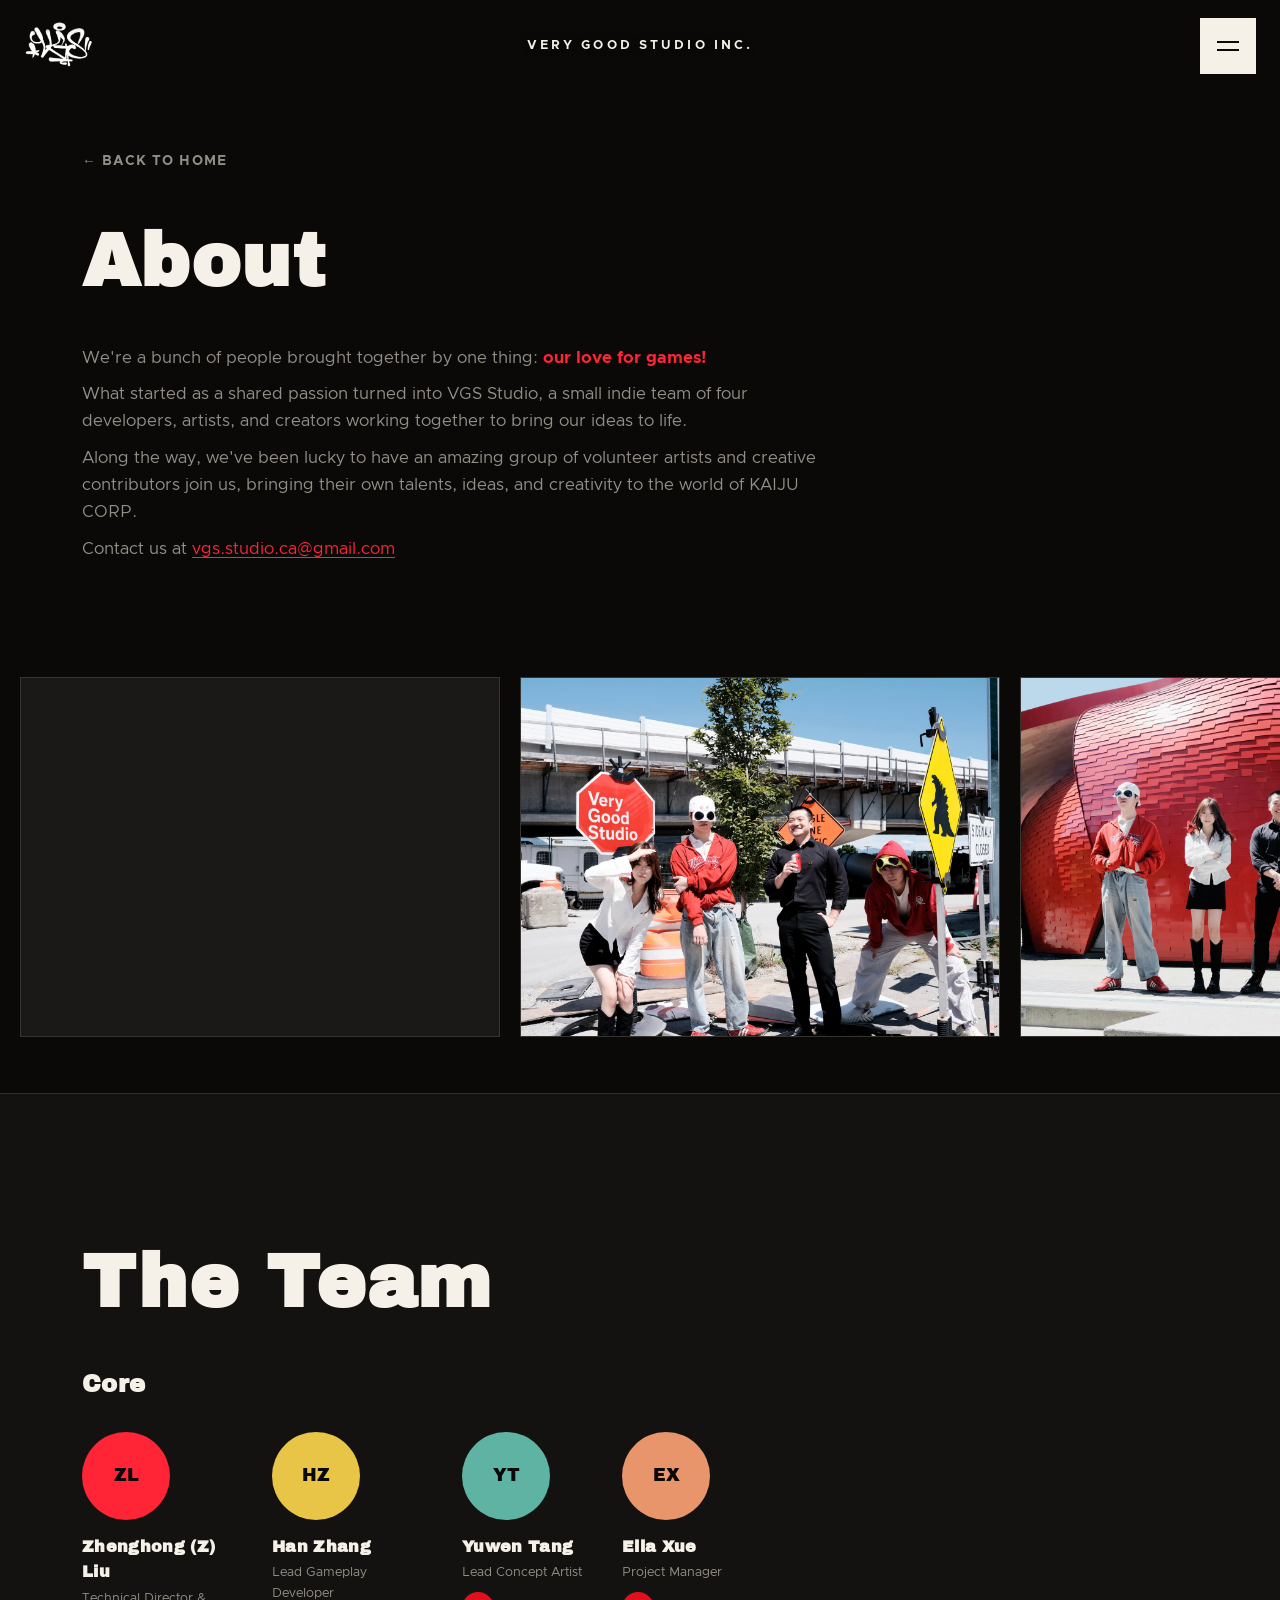
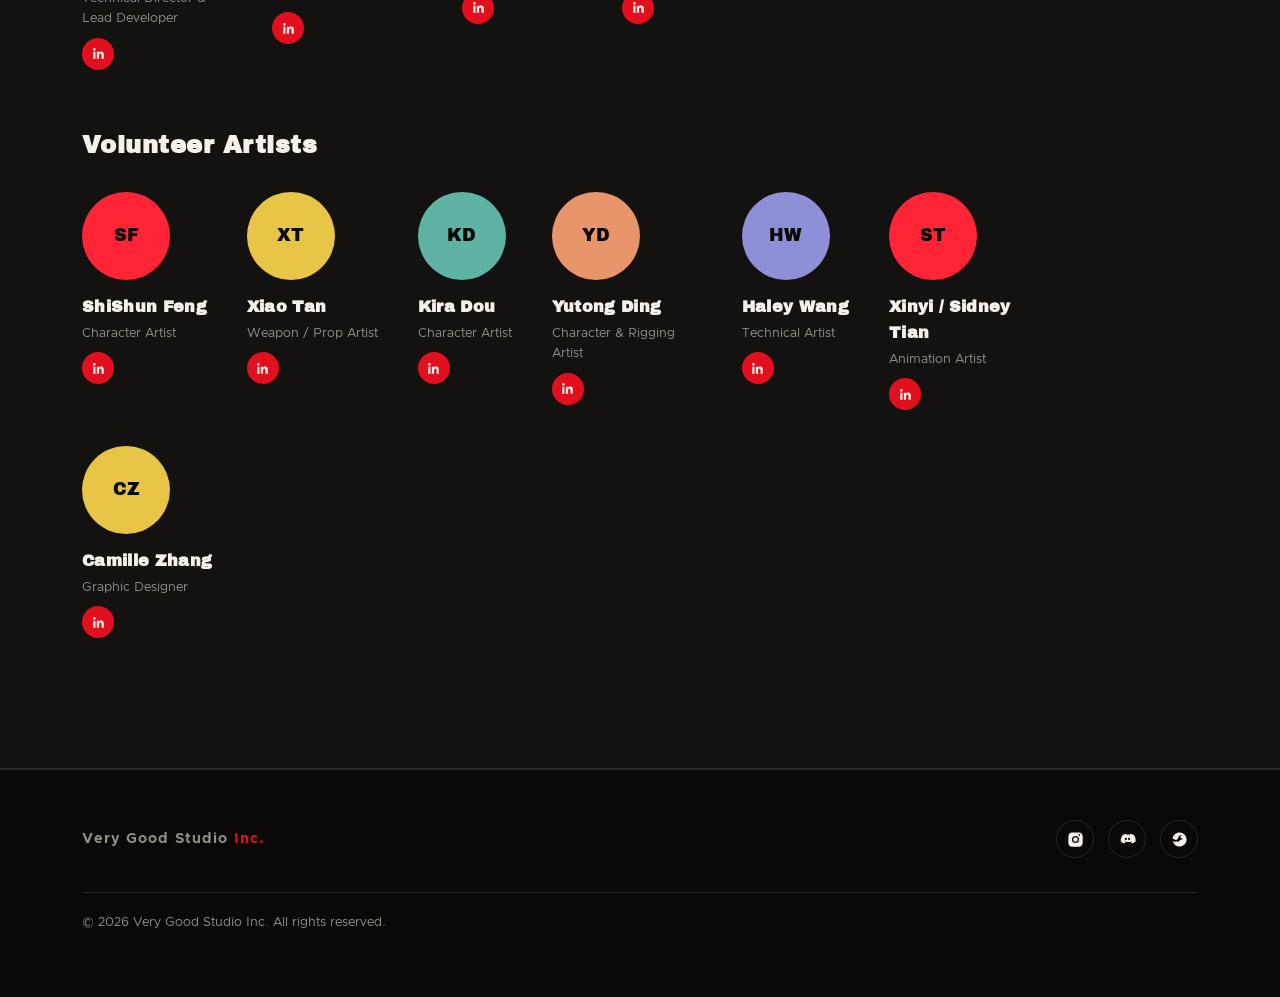
==== about.html @ d81fa40e "Highlight "our love for games!" in the About copy Wrap the phrase in a .text-highlight span (bold re" ====
<!DOCTYPE html>
<html lang="en">
<head>
<meta charset="UTF-8">
<meta name="viewport" content="width=device-width, initial-scale=1.0">
<title>About — Very Good Studio Inc.</title>
<meta name="description" content="Very Good Studio Inc. is an independent game studio building monster-scale action games, including KAIJU CORP.">
<link rel="preconnect" href="https://fonts.googleapis.com">
<link rel="preconnect" href="https://fonts.gstatic.com" crossorigin>
<link href="https://fonts.googleapis.com/css2?family=Anton&family=Archivo+Black&family=Permanent+Marker&display=swap" rel="stylesheet">
<link rel="stylesheet" href="css/style.css">
</head>
<body>

<div class="scroll-progress"></div>

<header class="topbar">
  <a href="index.html" class="topbar-logo"><img src="assets/img/IMG_9936(1).PNG" alt="Very Good Studio Inc."><span class="topbar-logo-fallback">VG</span></a>
  <span class="topbar-mark">VERY GOOD STUDIO INC.</span>
  <button class="topbar-menu-btn" aria-label="Open menu" aria-expanded="false">
    <span></span><span></span>
  </button>
</header>

<div class="menu-overlay">
  <div class="menu-overlay-visual">
    <video autoplay muted loop playsinline>
      <source src="assets/video/playtest.webm" type="video/webm">
      <source src="assets/video/playtest.mp4" type="video/mp4">
    </video>
  </div>
  <div class="menu-overlay-panel">
    <button class="menu-close" aria-label="Close menu">&times;</button>
    <nav class="menu-list">
      <a href="index.html" data-page="index.html"><span>Home</span><span class="num">01</span></a>
      <a href="game.html" data-page="game.html"><span>KAIJU CORP</span><span class="num">02</span></a>
      <a href="about.html" data-page="about.html"><span>About</span><span class="num">03</span></a>
    </nav>
    <div class="menu-social footer-social">
      <a href="https://instagram.com/vgstudio" target="_blank" rel="noopener" aria-label="Instagram">
        <svg viewBox="0 0 24 24"><path d="M12 2c2.7 0 3 .01 4.12.06 1.11.05 1.87.23 2.53.49.68.27 1.26.62 1.83 1.19.57.57.92 1.15 1.19 1.83.26.66.44 1.42.49 2.53.05 1.12.06 1.42.06 4.12s-.01 3-.06 4.12c-.05 1.11-.23 1.87-.49 2.53a5.06 5.06 0 0 1-1.19 1.83 5.06 5.06 0 0 1-1.83 1.19c-.66.26-1.42.44-2.53.49-1.12.05-1.42.06-4.12.06s-3-.01-4.12-.06c-1.11-.05-1.87-.23-2.53-.49a5.06 5.06 0 0 1-1.83-1.19 5.06 5.06 0 0 1-1.19-1.83c-.26-.66-.44-1.42-.49-2.53C2.01 15 2 14.7 2 12s.01-3 .06-4.12c.05-1.11.23-1.87.49-2.53.27-.68.62-1.26 1.19-1.83A5.06 5.06 0 0 1 5.57 2.55c.66-.26 1.42-.44 2.53-.49C9.22 2.01 9.52 2 12 2zm0 5a5 5 0 1 0 0 10 5 5 0 0 0 0-10zm0 8.2a3.2 3.2 0 1 1 0-6.4 3.2 3.2 0 0 1 0 6.4zm5.4-8.4a1.2 1.2 0 1 0 0-2.4 1.2 1.2 0 0 0 0 2.4z"/></svg>
      </a>
      <a href="https://discord.gg/vgstudio" target="_blank" rel="noopener" aria-label="Discord">
        <svg viewBox="0 0 24 24"><path d="M20.32 5.36A17.6 17.6 0 0 0 15.9 4c-.2.36-.42.84-.58 1.22a16.3 16.3 0 0 0-4.65 0A9.9 9.9 0 0 0 10.1 4a17.6 17.6 0 0 0-4.42 1.36C2.9 8.6 2.2 11.75 2.5 14.86a17.7 17.7 0 0 0 5.4 2.74c.44-.6.83-1.24 1.16-1.92-.64-.24-1.24-.54-1.82-.9.15-.11.3-.23.44-.35a12.6 12.6 0 0 0 10.65 0c.14.12.29.24.44.35-.58.36-1.18.66-1.82.9.33.68.72 1.32 1.16 1.92a17.6 17.6 0 0 0 5.4-2.74c.36-3.6-.56-6.72-2.79-9.5zM9.7 12.9c-.78 0-1.42-.73-1.42-1.63 0-.9.62-1.63 1.42-1.63.8 0 1.44.74 1.42 1.63 0 .9-.62 1.63-1.42 1.63zm4.6 0c-.78 0-1.42-.73-1.42-1.63 0-.9.62-1.63 1.42-1.63.8 0 1.44.74 1.42 1.63 0 .9-.62 1.63-1.42 1.63z"/></svg>
      </a>
      <a href="https://store.steampowered.com/app/5256090/Kaiju_Corp/" target="_blank" rel="noopener" aria-label="Steam">
        <svg viewBox="0 0 24 24"><path d="M12 2C6.95 2 2.8 5.83 2.14 10.74l4.62 1.91a2.7 2.7 0 0 1 1.5-.46c.1 0 .2 0 .3.01l2.05-2.98v-.04a3.3 3.3 0 0 1 3.3-3.3 3.3 3.3 0 0 1 3.3 3.3 3.3 3.3 0 0 1-3.3 3.3h-.08l-2.93 2.1c0 .08.01.16.01.24a2.6 2.6 0 0 1-2.6 2.6c-1.24 0-2.28-.86-2.55-2.02l-3.3-1.36C3.98 19.05 7.6 22 12 22c5.52 0 10-4.48 10-10S17.52 2 12 2zM8.53 17.3l-1.06-.44a1.98 1.98 0 0 0 1.83 1.22 2 2 0 0 0 2-2v-.06l-2.77-1.15a1.98 1.98 0 0 0-.94-.35 1.98 1.98 0 0 0-1.94 1.6 1.98 1.98 0 0 0 .88 1.18zm7.02-6.63a2.2 2.2 0 1 0 0-4.4 2.2 2.2 0 0 0 0 4.4z"/></svg>
      </a>
    </div>
  </div>
</div>

<!-- ============ About ============ -->
<section class="about-hero">
  <div class="container">
    <a href="index.html" class="back-link reveal">&larr; BACK TO HOME</a>
    <h1 class="section-title reveal reveal-d1 about-heading">About</h1>
    <div class="about-copy">
      <p class="section-lede reveal reveal-d2">
        We're a bunch of people brought together by one thing: <span class="text-highlight">our love for games!</span>
      </p>
      <p class="section-lede reveal reveal-d2">
        What started as a shared passion turned into VGS Studio, a small indie team of four developers,
        artists, and creators working together to bring our ideas to life.
      </p>
      <p class="section-lede reveal reveal-d2">
        Along the way, we've been lucky to have an amazing group of volunteer artists and creative
        contributors join us, bringing their own talents, ideas, and creativity to the world of KAIJU CORP.
      </p>
      <p class="section-lede reveal reveal-d2">
        Contact us at <a href="mailto:vgs.studio.ca@gmail.com">vgs.studio.ca@gmail.com</a>
      </p>
    </div>
  </div>
</section>

<!-- ============ Team Photo Marquee ============ -->
<section class="team-collage">
  <div class="team-track">
    <div class="team-tile"><img src="assets/img/team1.JPG" alt="Very Good Studio Inc. team"></div>
    <div class="team-tile"><img src="assets/img/team2.png" alt="Very Good Studio Inc. team outside the studio"></div>
    <div class="team-tile"><img src="assets/img/team3.png" alt="Very Good Studio Inc. team"></div>
    <div class="team-tile"><img src="assets/img/team5.png" alt="Very Good Studio Inc. team sitting together"></div>
    <div class="team-tile" aria-hidden="true"><img src="assets/img/team1.JPG" alt="" loading="lazy"></div>
    <div class="team-tile" aria-hidden="true"><img src="assets/img/team2.png" alt="" loading="lazy"></div>
    <div class="team-tile" aria-hidden="true"><img src="assets/img/team3.png" alt="" loading="lazy"></div>
    <div class="team-tile" aria-hidden="true"><img src="assets/img/team5.png" alt="" loading="lazy"></div>
  </div>
</section>

<!-- ============ Team ============ -->
<section class="section-pad section-reveal" style="background: var(--c-black-soft); border-top: 1px solid var(--c-line); border-bottom: 1px solid var(--c-line);">
  <div class="container">
    <h2 class="section-title reveal about-heading">The Team</h2>

    <h3 class="group-heading reveal reveal-d1">Core</h3>
    <div class="member-grid">
      <div class="member-card reveal">
        <div class="member-avatar"><span>ZL</span></div>
        <h4>Zhenghong (Z) Liu</h4>
        <p class="member-title">Technical Director &amp; Lead Developer</p>
        <a href="#" target="_blank" rel="noopener" class="member-linkedin" aria-label="Zhenghong (Z) Liu on LinkedIn">
          <svg viewBox="0 0 24 24"><path d="M20.45 20.45h-3.56v-5.57c0-1.33-.02-3.04-1.85-3.04-1.86 0-2.14 1.45-2.14 2.94v5.67H9.34V9h3.41v1.56h.05c.48-.9 1.64-1.85 3.37-1.85 3.6 0 4.27 2.37 4.27 5.45v6.29zM5.34 7.43a2.07 2.07 0 1 1 0-4.14 2.07 2.07 0 0 1 0 4.14zM7.12 20.45H3.56V9h3.56v11.45z"/></svg>
        </a>
      </div>
      <div class="member-card reveal">
        <div class="member-avatar"><span>HZ</span></div>
        <h4>Han Zhang</h4>
        <p class="member-title">Lead Gameplay Developer</p>
        <a href="#" target="_blank" rel="noopener" class="member-linkedin" aria-label="Han Zhang on LinkedIn">
          <svg viewBox="0 0 24 24"><path d="M20.45 20.45h-3.56v-5.57c0-1.33-.02-3.04-1.85-3.04-1.86 0-2.14 1.45-2.14 2.94v5.67H9.34V9h3.41v1.56h.05c.48-.9 1.64-1.85 3.37-1.85 3.6 0 4.27 2.37 4.27 5.45v6.29zM5.34 7.43a2.07 2.07 0 1 1 0-4.14 2.07 2.07 0 0 1 0 4.14zM7.12 20.45H3.56V9h3.56v11.45z"/></svg>
        </a>
      </div>
      <div class="member-card reveal">
        <div class="member-avatar"><span>YT</span></div>
        <h4>Yuwen Tang</h4>
        <p class="member-title">Lead Concept Artist</p>
        <a href="#" target="_blank" rel="noopener" class="member-linkedin" aria-label="Yuwen Tang on LinkedIn">
          <svg viewBox="0 0 24 24"><path d="M20.45 20.45h-3.56v-5.57c0-1.33-.02-3.04-1.85-3.04-1.86 0-2.14 1.45-2.14 2.94v5.67H9.34V9h3.41v1.56h.05c.48-.9 1.64-1.85 3.37-1.85 3.6 0 4.27 2.37 4.27 5.45v6.29zM5.34 7.43a2.07 2.07 0 1 1 0-4.14 2.07 2.07 0 0 1 0 4.14zM7.12 20.45H3.56V9h3.56v11.45z"/></svg>
        </a>
      </div>
      <div class="member-card reveal">
        <div class="member-avatar"><span>EX</span></div>
        <h4>Ella Xue</h4>
        <p class="member-title">Project Manager</p>
        <a href="#" target="_blank" rel="noopener" class="member-linkedin" aria-label="Ella Xue on LinkedIn">
          <svg viewBox="0 0 24 24"><path d="M20.45 20.45h-3.56v-5.57c0-1.33-.02-3.04-1.85-3.04-1.86 0-2.14 1.45-2.14 2.94v5.67H9.34V9h3.41v1.56h.05c.48-.9 1.64-1.85 3.37-1.85 3.6 0 4.27 2.37 4.27 5.45v6.29zM5.34 7.43a2.07 2.07 0 1 1 0-4.14 2.07 2.07 0 0 1 0 4.14zM7.12 20.45H3.56V9h3.56v11.45z"/></svg>
        </a>
      </div>
    </div>

    <h3 class="group-heading reveal reveal-d1" style="margin-top: 56px;">Volunteer Artists</h3>
    <div class="member-grid">
      <div class="member-card reveal">
        <div class="member-avatar"><span>SF</span></div>
        <h4>ShiShun Feng</h4>
        <p class="member-title">Character Artist</p>
        <a href="#" target="_blank" rel="noopener" class="member-linkedin" aria-label="ShiShun Feng on LinkedIn">
          <svg viewBox="0 0 24 24"><path d="M20.45 20.45h-3.56v-5.57c0-1.33-.02-3.04-1.85-3.04-1.86 0-2.14 1.45-2.14 2.94v5.67H9.34V9h3.41v1.56h.05c.48-.9 1.64-1.85 3.37-1.85 3.6 0 4.27 2.37 4.27 5.45v6.29zM5.34 7.43a2.07 2.07 0 1 1 0-4.14 2.07 2.07 0 0 1 0 4.14zM7.12 20.45H3.56V9h3.56v11.45z"/></svg>
        </a>
      </div>
      <div class="member-card reveal">
        <div class="member-avatar"><span>XT</span></div>
        <h4>Xiao Tan</h4>
        <p class="member-title">Weapon / Prop Artist</p>
        <a href="#" target="_blank" rel="noopener" class="member-linkedin" aria-label="Xiao Tan on LinkedIn">
          <svg viewBox="0 0 24 24"><path d="M20.45 20.45h-3.56v-5.57c0-1.33-.02-3.04-1.85-3.04-1.86 0-2.14 1.45-2.14 2.94v5.67H9.34V9h3.41v1.56h.05c.48-.9 1.64-1.85 3.37-1.85 3.6 0 4.27 2.37 4.27 5.45v6.29zM5.34 7.43a2.07 2.07 0 1 1 0-4.14 2.07 2.07 0 0 1 0 4.14zM7.12 20.45H3.56V9h3.56v11.45z"/></svg>
        </a>
      </div>
      <div class="member-card reveal">
        <div class="member-avatar"><span>KD</span></div>
        <h4>Kira Dou</h4>
        <p class="member-title">Character Artist</p>
        <a href="#" target="_blank" rel="noopener" class="member-linkedin" aria-label="Kira Dou on LinkedIn">
          <svg viewBox="0 0 24 24"><path d="M20.45 20.45h-3.56v-5.57c0-1.33-.02-3.04-1.85-3.04-1.86 0-2.14 1.45-2.14 2.94v5.67H9.34V9h3.41v1.56h.05c.48-.9 1.64-1.85 3.37-1.85 3.6 0 4.27 2.37 4.27 5.45v6.29zM5.34 7.43a2.07 2.07 0 1 1 0-4.14 2.07 2.07 0 0 1 0 4.14zM7.12 20.45H3.56V9h3.56v11.45z"/></svg>
        </a>
      </div>
      <div class="member-card reveal">
        <div class="member-avatar"><span>YD</span></div>
        <h4>Yutong Ding</h4>
        <p class="member-title">Character &amp; Rigging Artist</p>
        <a href="#" target="_blank" rel="noopener" class="member-linkedin" aria-label="Yutong Ding on LinkedIn">
          <svg viewBox="0 0 24 24"><path d="M20.45 20.45h-3.56v-5.57c0-1.33-.02-3.04-1.85-3.04-1.86 0-2.14 1.45-2.14 2.94v5.67H9.34V9h3.41v1.56h.05c.48-.9 1.64-1.85 3.37-1.85 3.6 0 4.27 2.37 4.27 5.45v6.29zM5.34 7.43a2.07 2.07 0 1 1 0-4.14 2.07 2.07 0 0 1 0 4.14zM7.12 20.45H3.56V9h3.56v11.45z"/></svg>
        </a>
      </div>
      <div class="member-card reveal">
        <div class="member-avatar"><span>HW</span></div>
        <h4>Haley Wang</h4>
        <p class="member-title">Technical Artist</p>
        <a href="#" target="_blank" rel="noopener" class="member-linkedin" aria-label="Haley Wang on LinkedIn">
          <svg viewBox="0 0 24 24"><path d="M20.45 20.45h-3.56v-5.57c0-1.33-.02-3.04-1.85-3.04-1.86 0-2.14 1.45-2.14 2.94v5.67H9.34V9h3.41v1.56h.05c.48-.9 1.64-1.85 3.37-1.85 3.6 0 4.27 2.37 4.27 5.45v6.29zM5.34 7.43a2.07 2.07 0 1 1 0-4.14 2.07 2.07 0 0 1 0 4.14zM7.12 20.45H3.56V9h3.56v11.45z"/></svg>
        </a>
      </div>
      <div class="member-card reveal">
        <div class="member-avatar"><span>ST</span></div>
        <h4>Xinyi / Sidney Tian</h4>
        <p class="member-title">Animation Artist</p>
        <a href="#" target="_blank" rel="noopener" class="member-linkedin" aria-label="Xinyi / Sidney Tian on LinkedIn">
          <svg viewBox="0 0 24 24"><path d="M20.45 20.45h-3.56v-5.57c0-1.33-.02-3.04-1.85-3.04-1.86 0-2.14 1.45-2.14 2.94v5.67H9.34V9h3.41v1.56h.05c.48-.9 1.64-1.85 3.37-1.85 3.6 0 4.27 2.37 4.27 5.45v6.29zM5.34 7.43a2.07 2.07 0 1 1 0-4.14 2.07 2.07 0 0 1 0 4.14zM7.12 20.45H3.56V9h3.56v11.45z"/></svg>
        </a>
      </div>
      <div class="member-card reveal">
        <div class="member-avatar"><span>CZ</span></div>
        <h4>Camille Zhang</h4>
        <p class="member-title">Graphic Designer</p>
        <a href="#" target="_blank" rel="noopener" class="member-linkedin" aria-label="Camille Zhang on LinkedIn">
          <svg viewBox="0 0 24 24"><path d="M20.45 20.45h-3.56v-5.57c0-1.33-.02-3.04-1.85-3.04-1.86 0-2.14 1.45-2.14 2.94v5.67H9.34V9h3.41v1.56h.05c.48-.9 1.64-1.85 3.37-1.85 3.6 0 4.27 2.37 4.27 5.45v6.29zM5.34 7.43a2.07 2.07 0 1 1 0-4.14 2.07 2.07 0 0 1 0 4.14zM7.12 20.45H3.56V9h3.56v11.45z"/></svg>
        </a>
      </div>
    </div>
  </div>
</section>

<footer class="site-footer">
  <div class="container footer-inner">
    <div class="footer-brand">Very Good Studio <span class="dot">Inc.</span></div>
    <div class="footer-social">
      <a href="https://instagram.com/vgstudio" target="_blank" rel="noopener" aria-label="Instagram">
        <svg viewBox="0 0 24 24"><path d="M12 2c2.7 0 3 .01 4.12.06 1.11.05 1.87.23 2.53.49.68.27 1.26.62 1.83 1.19.57.57.92 1.15 1.19 1.83.26.66.44 1.42.49 2.53.05 1.12.06 1.42.06 4.12s-.01 3-.06 4.12c-.05 1.11-.23 1.87-.49 2.53a5.06 5.06 0 0 1-1.19 1.83 5.06 5.06 0 0 1-1.83 1.19c-.66.26-1.42.44-2.53.49-1.12.05-1.42.06-4.12.06s-3-.01-4.12-.06c-1.11-.05-1.87-.23-2.53-.49a5.06 5.06 0 0 1-1.83-1.19 5.06 5.06 0 0 1-1.19-1.83c-.26-.66-.44-1.42-.49-2.53C2.01 15 2 14.7 2 12s.01-3 .06-4.12c.05-1.11.23-1.87.49-2.53.27-.68.62-1.26 1.19-1.83A5.06 5.06 0 0 1 5.57 2.55c.66-.26 1.42-.44 2.53-.49C9.22 2.01 9.52 2 12 2zm0 5a5 5 0 1 0 0 10 5 5 0 0 0 0-10zm0 8.2a3.2 3.2 0 1 1 0-6.4 3.2 3.2 0 0 1 0 6.4zm5.4-8.4a1.2 1.2 0 1 0 0-2.4 1.2 1.2 0 0 0 0 2.4z"/></svg>
      </a>
      <a href="https://discord.gg/vgstudio" target="_blank" rel="noopener" aria-label="Discord">
        <svg viewBox="0 0 24 24"><path d="M20.32 5.36A17.6 17.6 0 0 0 15.9 4c-.2.36-.42.84-.58 1.22a16.3 16.3 0 0 0-4.65 0A9.9 9.9 0 0 0 10.1 4a17.6 17.6 0 0 0-4.42 1.36C2.9 8.6 2.2 11.75 2.5 14.86a17.7 17.7 0 0 0 5.4 2.74c.44-.6.83-1.24 1.16-1.92-.64-.24-1.24-.54-1.82-.9.15-.11.3-.23.44-.35a12.6 12.6 0 0 0 10.65 0c.14.12.29.24.44.35-.58.36-1.18.66-1.82.9.33.68.72 1.32 1.16 1.92a17.6 17.6 0 0 0 5.4-2.74c.36-3.6-.56-6.72-2.79-9.5zM9.7 12.9c-.78 0-1.42-.73-1.42-1.63 0-.9.62-1.63 1.42-1.63.8 0 1.44.74 1.42 1.63 0 .9-.62 1.63-1.42 1.63zm4.6 0c-.78 0-1.42-.73-1.42-1.63 0-.9.62-1.63 1.42-1.63.8 0 1.44.74 1.42 1.63 0 .9-.62 1.63-1.42 1.63z"/></svg>
      </a>
      <a href="https://store.steampowered.com/app/5256090/Kaiju_Corp/" target="_blank" rel="noopener" aria-label="Steam">
        <svg viewBox="0 0 24 24"><path d="M12 2C6.95 2 2.8 5.83 2.14 10.74l4.62 1.91a2.7 2.7 0 0 1 1.5-.46c.1 0 .2 0 .3.01l2.05-2.98v-.04a3.3 3.3 0 0 1 3.3-3.3 3.3 3.3 0 0 1 3.3 3.3 3.3 3.3 0 0 1-3.3 3.3h-.08l-2.93 2.1c0 .08.01.16.01.24a2.6 2.6 0 0 1-2.6 2.6c-1.24 0-2.28-.86-2.55-2.02l-3.3-1.36C3.98 19.05 7.6 22 12 22c5.52 0 10-4.48 10-10S17.52 2 12 2zM8.53 17.3l-1.06-.44a1.98 1.98 0 0 0 1.83 1.22 2 2 0 0 0 2-2v-.06l-2.77-1.15a1.98 1.98 0 0 0-.94-.35 1.98 1.98 0 0 0-1.94 1.6 1.98 1.98 0 0 0 .88 1.18zm7.02-6.63a2.2 2.2 0 1 0 0-4.4 2.2 2.2 0 0 0 0 4.4z"/></svg>
      </a>
    </div>
    <p class="footer-copy">&copy; 2026 Very Good Studio Inc. All rights reserved.</p>
  </div>
</footer>

<script src="js/main.js"></script>
</body>
</html>
---- css/style.css ----
/* ==========================================================================
   Very Good Studio Inc. — Game Studio Website
   Palette: red / black / white — anime / graffiti energy
   ========================================================================== */

:root {
  --c-red: #e2101e;
  --c-red-bright: #ff2436;
  --c-red-dark: #7a0a12;
  --c-black: #0a0908;
  --c-black-soft: #141210;
  --c-black-card: #1b1917;
  --c-white: #f5f1e8;
  --c-gray: #948f86;
  --c-line: rgba(245, 241, 232, 0.12);

  /* Big display text: headlines, section titles, menu items, stat numbers. */
  --font-headline: "Archivo Black", "Anton", "Arial Narrow", sans-serif;
  --font-tag: "Permanent Marker", cursive;
  /* Small text: body copy, labels, buttons, nav — everything else. */
  --font-body: "Clarity City", -apple-system, "Helvetica Neue", Helvetica, Arial, sans-serif;

  --nav-h: 92px;
}

@font-face {
  font-family: "Clarity City";
  src: url("../assets/fonts/ClarityCity-Regular.woff2") format("woff2");
  font-weight: 400;
  font-style: normal;
  font-display: swap;
}

@font-face {
  font-family: "Clarity City";
  src: url("../assets/fonts/ClarityCity-Bold.woff2") format("woff2");
  font-weight: 700;
  font-style: normal;
  font-display: swap;
}

* { box-sizing: border-box; }

html { scroll-behavior: smooth; }

body {
  margin: 0;
  background: var(--c-black);
  color: var(--c-white);
  font-family: var(--font-body);
  line-height: 1.6;
  overflow-x: hidden;
}

img { max-width: 100%; display: block; }

a { color: inherit; text-decoration: none; }

.container {
  width: 100%;
  max-width: 1180px;
  margin: 0 auto;
  padding: 0 32px;
}

section { position: relative; }

::selection { background: var(--c-red); color: var(--c-white); }

/* scrollbar: hidden, scrolling still works */
html { scrollbar-width: none; -ms-overflow-style: none; }
html::-webkit-scrollbar { display: none; }

/* ==========================================================================
   Preloader
   ========================================================================== */

#preloader {
  position: fixed;
  inset: 0;
  z-index: 9999;
  background: var(--c-black);
  display: flex;
  align-items: center;
  justify-content: center;
  transition: transform 0.7s cubic-bezier(0.76, 0, 0.24, 1), opacity 0.6s ease;
}

#preloader::before,
#preloader::after {
  content: "";
  position: absolute;
  inset: 0;
  border: 1px solid var(--c-red-dark);
  opacity: 0.4;
  pointer-events: none;
}

#preloader::before { margin: 24px; }
#preloader::after { margin: 40px; opacity: 0.2; }

.preloader-inner {
  text-align: center;
  position: relative;
}

.preloader-rings {
  position: absolute;
  top: 50%;
  left: 50%;
  width: 340px;
  height: 340px;
  transform: translate(-50%, -50%);
  pointer-events: none;
}

.preloader-rings span {
  position: absolute;
  inset: 0;
  border: 2px solid var(--c-red);
  border-radius: 50%;
  opacity: 0;
  animation: ring-pulse 2.4s ease-out infinite;
}

.preloader-rings span:nth-child(2) { animation-delay: 0.6s; }
.preloader-rings span:nth-child(3) { animation-delay: 1.2s; }

@keyframes ring-pulse {
  0% { transform: scale(0.35); opacity: 0.8; }
  100% { transform: scale(1); opacity: 0; }
}

.preloader-logo {
  position: relative;
  animation: glitch-jitter 3.2s infinite;
}

.preloader-logo img {
  display: block;
  margin: 0 auto 8px;
  width: clamp(96px, 15vw, 150px);
  height: auto;
}

.preloader-logo-fallback {
  display: none;
  font-family: var(--font-headline);
  font-size: clamp(2.2rem, 6vw, 3.6rem);
  letter-spacing: 0.06em;
  color: var(--c-white);
}

.preloader-logo-fallback span { color: var(--c-red); }

.preloader-bar {
  margin: 28px auto 12px;
  width: min(260px, 60vw);
  height: 4px;
  background: rgba(245, 241, 232, 0.15);
  position: relative;
  overflow: hidden;
}

.preloader-bar span {
  position: absolute;
  inset: 0;
  width: 0%;
  background: linear-gradient(90deg, var(--c-red-dark), var(--c-red-bright));
  transition: width 0.15s linear;
}

.preloader-percent {
  font-weight: 700;
  letter-spacing: 0.15em;
  font-size: 0.85rem;
  color: var(--c-gray);
}

body.is-loaded #preloader {
  transform: translateY(-100%);
  opacity: 0.4;
  pointer-events: none;
}

@keyframes glitch-jitter {
  0%, 92%, 100% { transform: translate(0, 0); text-shadow: none; }
  93% { transform: translate(-2px, 1px); text-shadow: 2px 0 var(--c-red); }
  95% { transform: translate(2px, -1px); text-shadow: -2px 0 var(--c-red); }
  97% { transform: translate(-1px, 0); text-shadow: 1px 0 var(--c-white); }
}

/* ==========================================================================
   Topbar
   ========================================================================== */

.topbar {
  position: fixed;
  top: 0;
  left: 0;
  right: 0;
  z-index: 700;
  height: var(--nav-h);
  display: flex;
  align-items: center;
  justify-content: space-between;
  padding: 18px 24px;
  background: transparent;
  transition: background 0.35s ease, box-shadow 0.35s ease, backdrop-filter 0.35s ease;
}

.topbar.is-scrolled {
  background: rgba(10, 9, 8, 0.78);
  backdrop-filter: blur(10px);
  -webkit-backdrop-filter: blur(10px);
  box-shadow: 0 1px 0 var(--c-line);
}

.scroll-progress {
  position: fixed;
  top: 0;
  left: 0;
  height: 3px;
  width: 0%;
  background: var(--c-red-bright);
  z-index: 850;
  pointer-events: none;
}

.topbar-logo {
  width: 72px;
  height: 72px;
  flex-shrink: 0;
  background: transparent;
  display: flex;
  align-items: center;
  justify-content: center;
  transition: transform 0.2s ease;
}

.topbar-logo:hover { transform: scale(1.06); }
.topbar-logo img { width: 100%; height: 100%; object-fit: contain; }

.topbar-logo-fallback {
  display: none;
  font-weight: 700;
  color: var(--c-white);
  font-size: 1.3rem;
  letter-spacing: 0.04em;
}

.topbar-mark {
  position: absolute;
  left: 50%;
  top: 50%;
  transform: translate(-50%, -50%);
  font-weight: 700;
  font-size: clamp(0.6rem, 1.6vw, 0.78rem);
  letter-spacing: 0.25em;
  color: var(--c-white);
  white-space: nowrap;
  text-shadow: 0 1px 6px rgba(10, 9, 8, 0.65);
}

.topbar-menu-btn {
  width: 56px;
  height: 56px;
  flex-shrink: 0;
  background: var(--c-white);
  border: none;
  display: flex;
  flex-direction: column;
  align-items: center;
  justify-content: center;
  gap: 6px;
  cursor: pointer;
  transition: background 0.2s ease;
}

.topbar-menu-btn:hover { background: var(--c-red); }

.topbar-menu-btn span {
  width: 22px;
  height: 2px;
  background: var(--c-black);
  transition: transform 0.3s ease, opacity 0.3s ease, background 0.2s ease;
}

.topbar-menu-btn:hover span { background: var(--c-white); }

body.menu-open .topbar-menu-btn span:nth-child(1) { transform: translateY(4px) rotate(45deg); }
body.menu-open .topbar-menu-btn span:nth-child(2) { transform: translateY(-4px) rotate(-45deg); }

/* ==========================================================================
   Menu overlay
   ========================================================================== */

body.menu-open { overflow: hidden; }

.menu-overlay {
  position: fixed;
  inset: 0;
  z-index: 800;
  display: grid;
  grid-template-columns: 1fr 1fr;
  visibility: hidden;
  opacity: 0;
  transition: opacity 0.4s ease, visibility 0s linear 0.4s;
}

body.menu-open .menu-overlay {
  visibility: visible;
  opacity: 1;
  transition: opacity 0.4s ease;
}

.menu-overlay-visual {
  position: relative;
  background: var(--c-black-soft);
  overflow: hidden;
}

.menu-overlay-visual video {
  position: absolute;
  inset: 0;
  width: 100%;
  height: 100%;
  object-fit: cover;
  opacity: 0.6;
}

.menu-overlay-visual::after {
  content: "";
  position: absolute;
  inset: 0;
  background: linear-gradient(180deg, rgba(10,9,8,0.25), rgba(10,9,8,0.8));
}

.menu-overlay-panel {
  position: relative;
  background: var(--c-black);
  padding: 130px 60px 50px;
  display: flex;
  flex-direction: column;
  overflow-y: auto;
}

.menu-close {
  position: absolute;
  top: 18px;
  right: 24px;
  width: 56px;
  height: 56px;
  background: var(--c-white);
  border: none;
  color: var(--c-black);
  font-size: 1.6rem;
  line-height: 1;
  cursor: pointer;
  transition: background 0.2s ease, color 0.2s ease;
}

.menu-close:hover { background: var(--c-red); color: var(--c-white); }

.menu-list {
  display: flex;
  flex-direction: column;
}

.menu-list a {
  display: flex;
  align-items: baseline;
  justify-content: space-between;
  gap: 20px;
  padding: 20px 4px;
  border-bottom: 1px solid var(--c-line);
  font-family: "Anton", "Arial Narrow", sans-serif;
  font-size: clamp(1.8rem, 4.2vw, 2.8rem);
  letter-spacing: 0.02em;
  color: var(--c-white);
  transition: color 0.25s ease, padding-left 0.25s ease;
}

.menu-list a .num {
  font-family: var(--font-body);
  font-size: 0.8rem;
  letter-spacing: 0.1em;
  color: var(--c-gray);
}

.menu-list a:hover {
  color: var(--c-red);
  padding-left: 16px;
}

.menu-social {
  margin-top: auto;
  padding-top: 40px;
}

/* ==========================================================================
   Hero (index)
   ========================================================================== */

.hero-split {
  position: relative;
  overflow: hidden;
  padding: calc(var(--nav-h) + 54px) 24px 60px;
  background: var(--c-black);
}

.hero-embers {
  position: absolute;
  inset: 0;
  width: 100%;
  height: 100%;
  z-index: 0;
}

.hero-split-inner {
  position: relative;
  z-index: 1;
  max-width: 1400px;
  margin: 0 auto;
  display: grid;
  grid-template-columns: 1.4fr 1fr;
  gap: 60px;
  align-items: start;
}

.hero-split-headline h1 {
  font-family: var(--font-headline);
  font-size: clamp(2.2rem, 5.8vw, 5rem);
  line-height: 0.95;
  letter-spacing: 0.01em;
  margin: 0;
  color: var(--c-white);
}

.hero-split-headline h1 .accent { color: var(--c-red); }

.hero-split-intro { padding-top: 16px; }

.hero-split-intro p {
  font-size: 1rem;
  letter-spacing: 0.01em;
  line-height: 1.7;
  color: var(--c-white);
  margin: 0;
}

.hero-video-banner {
  position: relative;
  height: 70vh;
  min-height: 420px;
  max-height: 760px;
  overflow: hidden;
  background: var(--c-black-soft);
}

.hero-video-banner video {
  position: absolute;
  inset: 0;
  width: 100%;
  height: 100%;
  object-fit: cover;
  transform: scale(1.12);
}

.hero-video-banner::after {
  content: "";
  position: absolute;
  inset: 0;
  background: linear-gradient(180deg, rgba(10,9,8,0) 70%, var(--c-black) 100%);
  pointer-events: none;
}

/* ==========================================================================
   Section basics / reveal
   ========================================================================== */

.section-pad { padding: 130px 0; }

.reveal {
  opacity: 0;
  transform: translateY(40px) scale(0.98);
  transition: opacity 0.9s cubic-bezier(0.16, 1, 0.3, 1), transform 0.9s cubic-bezier(0.16, 1, 0.3, 1);
}

.reveal.is-visible { opacity: 1; transform: translateY(0) scale(1); }

.reveal-d1 { transition-delay: 0.1s; }
.reveal-d2 { transition-delay: 0.2s; }
.reveal-d3 { transition-delay: 0.3s; }
.reveal-d4 { transition-delay: 0.4s; }

/* Whole-section entrance, layered under each section's own inner
   text stagger so every new part arrives with its own motion as it
   scrolls into view, not just a flat cut. */
.section-reveal {
  opacity: 0;
  transform: translateY(64px) scale(0.96);
  transition: opacity 1.1s cubic-bezier(0.16, 1, 0.3, 1), transform 1.1s cubic-bezier(0.16, 1, 0.3, 1);
}

.section-reveal.is-visible { opacity: 1; transform: translateY(0) scale(1); }

.member-grid .member-card.reveal:nth-child(4n+1) { transition-delay: 0s; }
.member-grid .member-card.reveal:nth-child(4n+2) { transition-delay: 0.1s; }
.member-grid .member-card.reveal:nth-child(4n+3) { transition-delay: 0.2s; }
.member-grid .member-card.reveal:nth-child(4n+4) { transition-delay: 0.3s; }

.eyebrow {
  font-weight: 700;
  letter-spacing: 0.3em;
  font-size: 0.75rem;
  color: var(--c-red-bright);
  margin: 0 0 14px;
}

.section-title {
  font-family: var(--font-headline);
  font-size: clamp(2rem, 5vw, 3.2rem);
  margin: 0 0 20px;
  letter-spacing: 0.02em;
}

.section-lede {
  color: var(--c-gray);
  max-width: 640px;
  font-size: 1.05rem;
}

.section-lede a {
  color: var(--c-red-bright);
  text-decoration: underline;
  text-underline-offset: 3px;
  transition: color 0.2s ease;
}

.text-highlight {
  color: var(--c-red-bright);
  font-weight: 700;
}

.section-lede a:hover { color: var(--c-white); }

/* ==========================================================================
   Studio Teaser (index)
   ========================================================================== */

.about-teaser-grid {
  display: grid;
  grid-template-columns: 1fr 1fr;
  gap: 60px;
  align-items: center;
}

.about-teaser-photos { position: relative; }

.about-teaser-photos img {
  display: block;
  width: 100%;
  height: auto;
  object-fit: cover;
  background: var(--c-black-card);
  transition: transform 0.5s ease;
}

.about-teaser-photos img:hover { transform: scale(1.03); }

.about-teaser-photos .photo-a {
  width: 72%;
  aspect-ratio: 4 / 5;
}

.about-teaser-photos .photo-b {
  position: relative;
  z-index: 1;
  width: 44%;
  aspect-ratio: 1 / 1;
  margin: -64px 0 0 44%;
  box-shadow: 0 24px 48px rgba(0, 0, 0, 0.5);
}

.about-teaser-text p {
  font-size: clamp(1.1rem, 2vw, 1.5rem);
  line-height: 1.5;
  color: var(--c-white);
  margin: 0;
}

/* ==========================================================================
   Featured Game
   ========================================================================== */

.featured-game {
  position: relative;
  background: var(--c-black-soft) url("../assets/img/5700.jpg") center 35% / cover no-repeat;
  overflow: hidden;
}

.featured-game::before {
  content: "";
  position: absolute;
  inset: 0;
  background:
    linear-gradient(180deg, var(--c-black-soft) 0%, transparent 22%, transparent 78%, var(--c-black-soft) 100%),
    linear-gradient(90deg, var(--c-black-soft) 0%, var(--c-black-soft) 45%, rgba(20, 18, 16, 0.7) 65%, rgba(20, 18, 16, 0.3) 82%, transparent 95%, transparent 100%);
  z-index: 0;
}

.featured-card {
  position: relative;
  z-index: 1;
  display: grid;
  grid-template-columns: 1.1fr 1fr;
  align-items: stretch;
  width: 100%;
}

.featured-media {
  position: relative;
  background: var(--c-black-soft);
  overflow: hidden;
}

.featured-media img {
  display: block;
  width: 100%;
  height: auto;
  transition: transform 0.6s ease;
}

.featured-media:hover img { transform: scale(1.04); }

.featured-media .eyebrow {
  position: absolute;
  top: 24px;
  left: 24px;
  margin: 0;
  background: rgba(10, 9, 8, 0.65);
  padding: 6px 12px;
}

.featured-info {
  position: relative;
  padding: 44px;
  display: flex;
  flex-direction: column;
  justify-content: center;
}

.featured-info::before {
  content: "";
  position: absolute;
  inset: 0;
  background: linear-gradient(90deg, transparent 0%, var(--c-black-soft) 18%, var(--c-black-soft) 100%);
  z-index: -1;
}

.game-logo {
  font-family: var(--font-headline);
  font-size: clamp(2.6rem, 7vw, 4.6rem);
  line-height: 0.92;
  letter-spacing: 0.02em;
  margin: 0;
  color: var(--c-white);
  transform: skewX(-4deg);
}

.game-logo .hi { color: var(--c-red); display: block; }

.game-tagline {
  font-family: var(--font-tag);
  color: var(--c-red-bright);
  font-size: 1.2rem;
  margin: 14px 0 0;
}

.featured-info p {
  color: var(--c-gray);
  font-size: 1.05rem;
}

.featured-buttons {
  display: flex;
  gap: 18px;
  flex-wrap: wrap;
  margin-top: 30px;
}

.btn {
  font-weight: 700;
  letter-spacing: 0.08em;
  font-size: 0.9rem;
  padding: 16px 30px;
  border: 2px solid var(--c-red);
  display: inline-flex;
  align-items: center;
  gap: 10px;
  transition: transform 0.2s ease, background 0.2s ease, color 0.2s ease, box-shadow 0.2s ease;
  position: relative;
}

.btn-primary {
  background: var(--c-red);
  color: var(--c-white);
}

.btn-primary:hover {
  background: var(--c-red-bright);
  transform: translateY(-3px);
  box-shadow: 0 12px 24px rgba(226, 16, 30, 0.35);
}

.btn-outline {
  background: transparent;
  color: var(--c-white);
}

.btn-outline:hover {
  background: var(--c-white);
  color: var(--c-black);
  border-color: var(--c-white);
  transform: translateY(-3px);
}

.btn svg { width: 16px; height: 16px; fill: currentColor; }

/* ==========================================================================
   Cards / grids (features, values, team)
   ========================================================================== */

.grid-3 {
  display: grid;
  grid-template-columns: repeat(3, 1fr);
  gap: 26px;
  margin-top: 50px;
}

.grid-2 {
  display: grid;
  grid-template-columns: repeat(2, 1fr);
  gap: 26px;
  margin-top: 50px;
}

.card {
  background: var(--c-black-card);
  border: 1px solid var(--c-line);
  padding: 34px 28px;
  position: relative;
  overflow: hidden;
  transition: transform 0.25s ease, border-color 0.25s ease;
}

.card::before {
  content: "";
  position: absolute;
  top: 0; left: 0;
  width: 4px; height: 100%;
  background: var(--c-red);
  transform: scaleY(0);
  transform-origin: top;
  transition: transform 0.3s ease;
}

.card:hover { transform: translateY(-6px); border-color: var(--c-red-dark); }
.card:hover::before { transform: scaleY(1); }

.card-icon {
  font-family: var(--font-headline);
  font-size: 1.6rem;
  color: var(--c-red);
  margin-bottom: 16px;
}

.card h3 {
  font-family: var(--font-headline);
  letter-spacing: 0.03em;
  font-size: 1.15rem;
  margin: 0 0 10px;
}

.card p { color: var(--c-gray); margin: 0; font-size: 0.95rem; }

/* ==========================================================================
   Game page specific
   ========================================================================== */

#overview {
  position: relative;
  background: var(--c-black) url("../assets/img/background.jpg") center 16% / cover no-repeat;
  overflow: hidden;
}

#overview::before {
  content: "";
  position: absolute;
  inset: 0;
  background: linear-gradient(90deg, var(--c-black) 0%, rgba(10,9,8,0.92) 38%, rgba(10,9,8,0.55) 68%, rgba(10,9,8,0.25) 100%);
}

#overview .container { position: relative; z-index: 1; }

.game-hero {
  position: relative;
  min-height: 100vh;
  display: flex;
  flex-direction: column;
  align-items: center;
  justify-content: center;
  overflow: hidden;
  background: var(--c-black);
}

.game-hero-video {
  position: absolute;
  inset: 0;
  width: 100%;
  height: 100%;
  object-fit: cover;
  opacity: 0;
  transform: scale(1.12);
  transition: opacity 1s ease;
}

.game-hero-video.is-ready { opacity: 0.55; }

.game-hero-overlay {
  position: absolute;
  inset: 0;
  background: linear-gradient(180deg, rgba(10,9,8,0.35) 0%, rgba(10,9,8,0.55) 55%, var(--c-black) 100%);
}

.game-hero-content {
  position: relative;
  z-index: 1;
  text-align: center;
  padding: 110px 24px 0;
}

.game-hero-logo-img {
  display: block;
  margin: 0 auto;
  width: min(80vw, 560px);
  height: auto;
}

.game-hero-tag {
  font-family: var(--font-tag);
  color: var(--c-red-bright);
  font-size: 1.4rem;
  margin: 18px 0 0;
}

.game-hero-content .featured-buttons {
  justify-content: center;
  margin-top: 30px;
}

.game-scroll-cue {
  position: absolute;
  bottom: 36px;
  left: 50%;
  transform: translateX(-50%);
  z-index: 1;
}

.game-scroll-cue .arrow {
  display: block;
  width: 1px;
  height: 32px;
  background: linear-gradient(var(--c-red), transparent);
  animation: scroll-drop 1.8s ease-in-out infinite;
}

@keyframes scroll-drop {
  0% { transform: scaleY(0); transform-origin: top; opacity: 0; }
  40% { transform: scaleY(1); transform-origin: top; opacity: 1; }
  60% { transform: scaleY(1); transform-origin: bottom; opacity: 1; }
  100% { transform: scaleY(0); transform-origin: bottom; opacity: 0; }
}

.trailer-frame {
  position: relative;
  width: 100%;
  max-width: 980px;
  margin: 0 auto;
  aspect-ratio: 16 / 9;
  border: 1px solid var(--c-line);
  background: var(--c-black-card);
  overflow: hidden;
}

.trailer-frame iframe {
  position: absolute;
  inset: 0;
  width: 100%;
  height: 100%;
  border: 0;
}

.meta-row {
  display: flex;
  gap: 30px;
  flex-wrap: wrap;
  margin-top: 26px;
  color: var(--c-gray);
  font-size: 0.85rem;
  letter-spacing: 0.06em;
  text-transform: uppercase;
}

.meta-row strong { color: var(--c-white); display: block; font-weight: 700; font-size: 1rem; letter-spacing: 0.04em; margin-bottom: 4px; }

.concept-marquee {
  margin-top: 50px;
  overflow: hidden;
  width: 100%;
}

.concept-track {
  display: flex;
  width: max-content;
  gap: 20px;
  animation: concept-scroll 32s linear infinite;
}

.concept-marquee:hover .concept-track { animation-play-state: paused; }

.concept-tile {
  flex: 0 0 auto;
  width: min(70vw, 420px);
  aspect-ratio: 4 / 3;
  background: var(--c-black-card);
  border: 1px solid var(--c-line);
  overflow: hidden;
}

.concept-tile img {
  display: block;
  width: 100%;
  height: 100%;
  object-fit: cover;
  transition: transform 0.5s ease;
}

.concept-tile:hover img { transform: scale(1.08); }

@keyframes concept-scroll {
  from { transform: translateX(0); }
  to { transform: translateX(calc(-50% - 10px)); }
}

.cta-band {
  position: relative;
  background: var(--c-red) url("../assets/img/background.jpg") center 50% / cover no-repeat;
  padding: 110px 0;
  text-align: center;
  overflow: hidden;
}

.cta-band::before {
  content: "";
  position: absolute;
  inset: 0;
  background: linear-gradient(180deg, rgba(10,9,8,0.55) 0%, rgba(226,16,30,0.78) 60%, rgba(10,9,8,0.7) 100%);
}

.cta-band .container { position: relative; z-index: 1; }

.cta-band h2 {
  font-family: var(--font-headline);
  font-size: clamp(1.8rem, 4vw, 2.8rem);
  margin: 0 0 26px;
  color: var(--c-white);
}

.cta-band .btn-outline {
  border-color: var(--c-white);
}

.cta-band .btn-outline:hover {
  background: var(--c-black);
  color: var(--c-white);
  border-color: var(--c-black);
}

.back-link {
  display: inline-flex;
  align-items: center;
  gap: 8px;
  font-weight: 700;
  letter-spacing: 0.08em;
  font-size: 0.85rem;
  color: var(--c-gray);
  margin-bottom: 30px;
  transition: color 0.2s ease;
}

.back-link:hover { color: var(--c-red-bright); }

/* ==========================================================================
   About page specific
   ========================================================================== */

.team-collage {
  position: relative;
  width: 100%;
  overflow: hidden;
  background: var(--c-black);
  padding: 56px 0;
}

.team-track {
  display: flex;
  width: max-content;
  gap: 20px;
  padding: 0 20px;
  animation: team-scroll 36s linear infinite;
}

.team-collage:hover .team-track { animation-play-state: paused; }

.team-tile {
  flex: 0 0 auto;
  width: min(70vw, 480px);
  aspect-ratio: 4 / 3;
  background: var(--c-black-card);
  border: 1px solid var(--c-line);
  overflow: hidden;
}

.team-tile img {
  display: block;
  width: 100%;
  height: 100%;
  object-fit: cover;
  transition: transform 0.5s ease;
}

.team-tile:hover img { transform: scale(1.08); }

@keyframes team-scroll {
  from { transform: translateX(0); }
  to { transform: translateX(calc(-50% - 10px)); }
}

.about-hero {
  padding: calc(var(--nav-h) + 56px) 0 48px;
  background: var(--c-black);
  position: relative;
  overflow: hidden;
}

.about-heading {
  font-size: clamp(2.6rem, 7vw, 4.6rem);
  margin-bottom: 24px;
}

.about-copy .section-lede { margin: 0 0 10px; max-width: 760px; }

.group-heading {
  font-family: var(--font-headline);
  font-size: clamp(1.1rem, 2.4vw, 1.5rem);
  letter-spacing: 0.02em;
  margin: 0 0 28px;
}

.member-grid {
  display: flex;
  flex-wrap: wrap;
  gap: 36px 40px;
}

.member-card { text-align: left; max-width: 150px; }

.member-avatar {
  width: 88px;
  height: 88px;
  margin-bottom: 14px;
  border-radius: 50%;
  display: flex;
  align-items: center;
  justify-content: center;
}

.member-avatar span {
  font-family: var(--font-headline);
  font-size: 1.1rem;
  color: var(--c-black);
}

/* Cycle through a small accent palette per card so the row reads as
   distinct people rather than identical placeholder tiles. */
.member-card:nth-child(5n+1) .member-avatar { background: var(--c-red-bright); }
.member-card:nth-child(5n+2) .member-avatar { background: #e8c547; }
.member-card:nth-child(5n+3) .member-avatar { background: #5fb3a3; }
.member-card:nth-child(5n+4) .member-avatar { background: #e8956b; }
.member-card:nth-child(5n+5) .member-avatar { background: #8f8fd8; }

.member-card h4 {
  font-family: var(--font-headline);
  letter-spacing: 0.02em;
  margin: 0 0 4px;
  font-size: 1rem;
}

.member-title { color: var(--c-gray); font-size: 0.8rem; margin: 0 0 8px; }

.member-linkedin {
  width: 32px;
  height: 32px;
  border-radius: 50%;
  background: var(--c-red);
  display: inline-flex;
  align-items: center;
  justify-content: center;
  transition: background 0.2s ease, transform 0.2s ease;
}

.member-linkedin svg { width: 15px; height: 15px; fill: var(--c-white); }

.member-linkedin:hover {
  background: var(--c-red-bright);
  transform: translateY(-2px);
}

/* ==========================================================================
   Footer
   ========================================================================== */

.site-footer {
  border-top: 1px solid var(--c-line);
  padding: 50px 0;
  background: var(--c-black);
}

.footer-inner {
  display: flex;
  align-items: center;
  justify-content: space-between;
  flex-wrap: wrap;
  gap: 24px;
}

.footer-brand {
  font-weight: 700;
  letter-spacing: 0.08em;
  color: var(--c-gray);
  font-size: 0.9rem;
}

.footer-brand .dot { color: var(--c-red); }

.footer-social {
  display: flex;
  gap: 14px;
}

.footer-social a {
  width: 38px;
  height: 38px;
  border: 1px solid var(--c-line);
  border-radius: 50%;
  display: flex;
  align-items: center;
  justify-content: center;
  transition: border-color 0.2s ease, background 0.2s ease, transform 0.2s ease;
}

.footer-social a:hover {
  background: var(--c-red);
  border-color: var(--c-red);
  transform: translateY(-2px);
}

.footer-social svg { width: 17px; height: 17px; fill: currentColor; }

.footer-copy {
  width: 100%;
  color: var(--c-gray);
  font-size: 0.8rem;
  margin-top: 10px;
  border-top: 1px solid var(--c-line);
  padding-top: 20px;
}

/* ==========================================================================
   Responsive
   ========================================================================== */

@media (max-width: 900px) {
  .featured-card { grid-template-columns: 1fr; }
  .featured-info { padding: 28px; }
  .grid-3 { grid-template-columns: repeat(2, 1fr); }
  .about-teaser-grid { grid-template-columns: 1fr; gap: 36px; }
  .about-teaser-photos { max-width: 420px; }
}

@media (max-width: 760px) {
  .menu-overlay { grid-template-columns: 1fr; }
  .menu-overlay-visual { display: none; }
  .menu-overlay-panel { padding: 110px 24px 40px; }
  .hero-split-inner { grid-template-columns: 1fr; gap: 28px; }
  .hero-split-intro { padding-top: 0; }
  .about-teaser-photos .photo-b { margin: -40px 0 0 38%; }
}

@media (max-width: 480px) {
  .topbar-mark { display: none; }
}

@media (max-width: 720px) {
  .grid-3, .grid-2 { grid-template-columns: 1fr; }
  .section-pad { padding: 90px 0; }
}
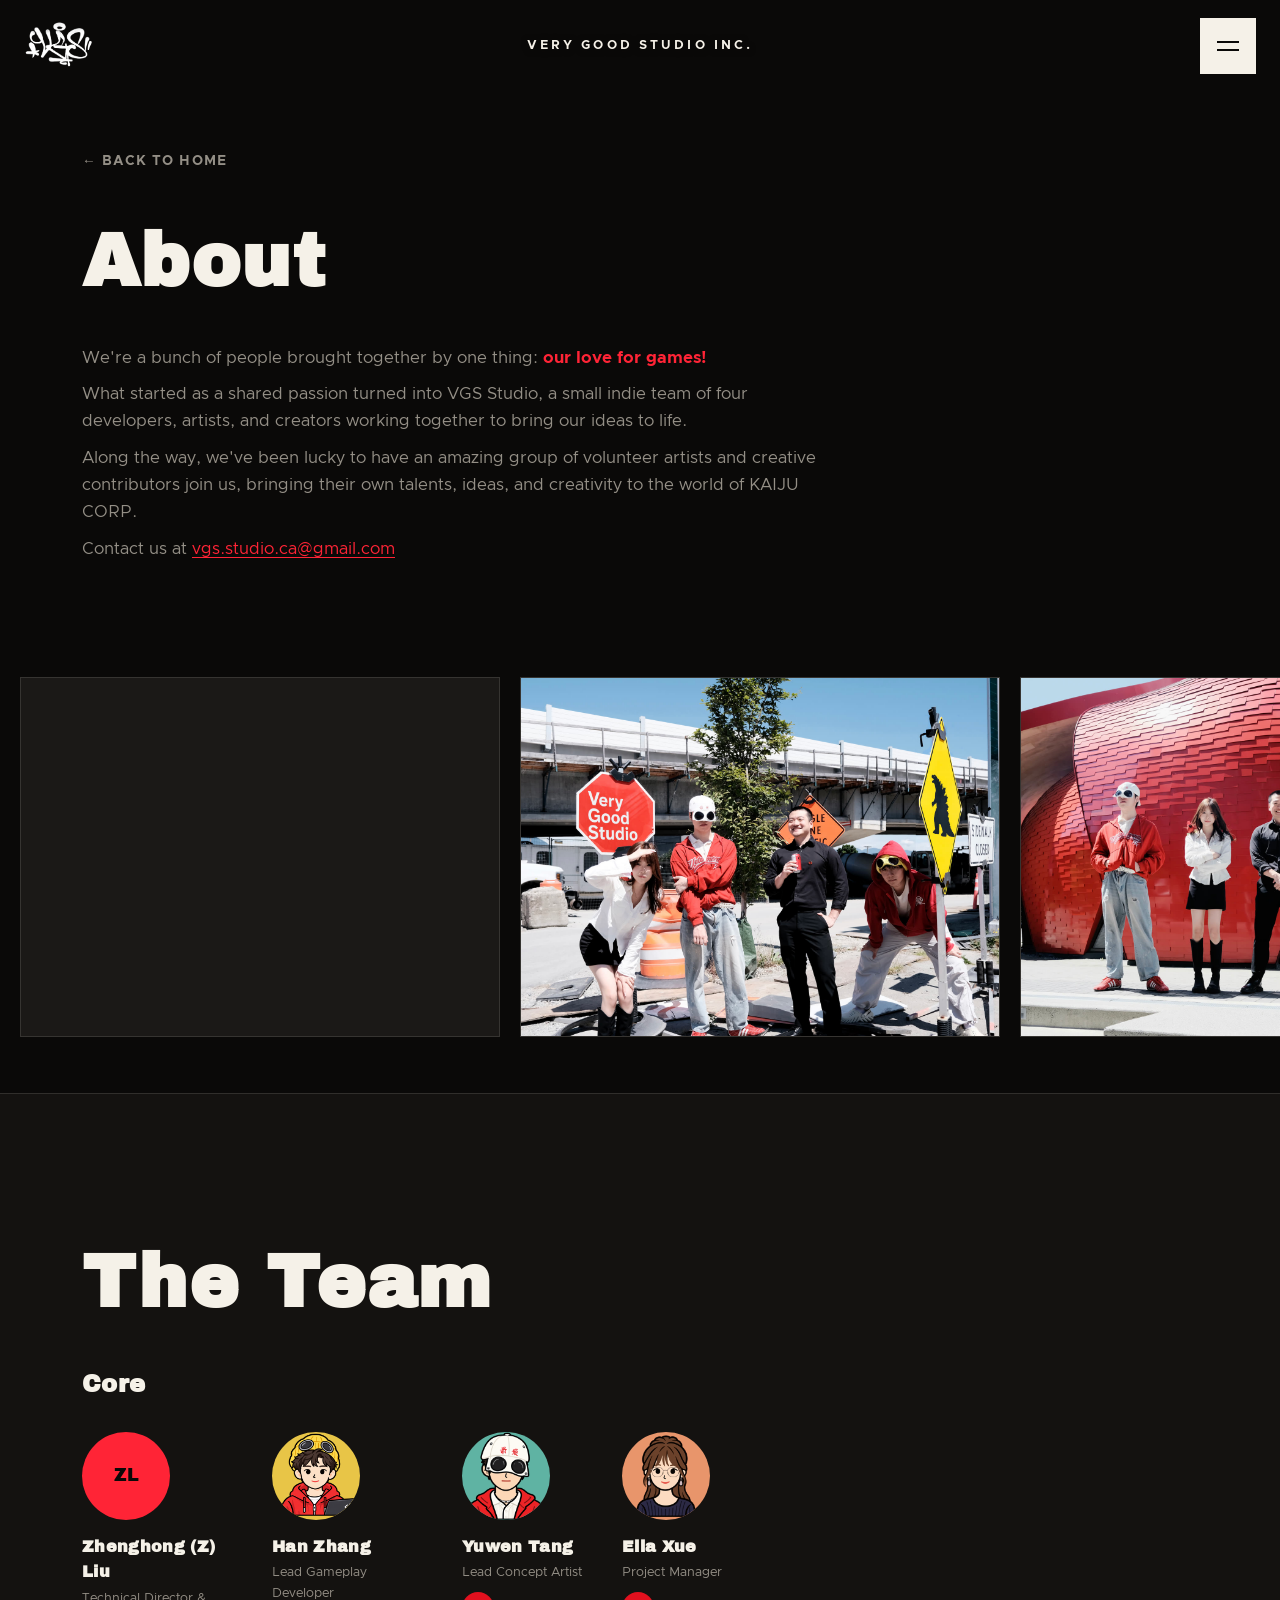
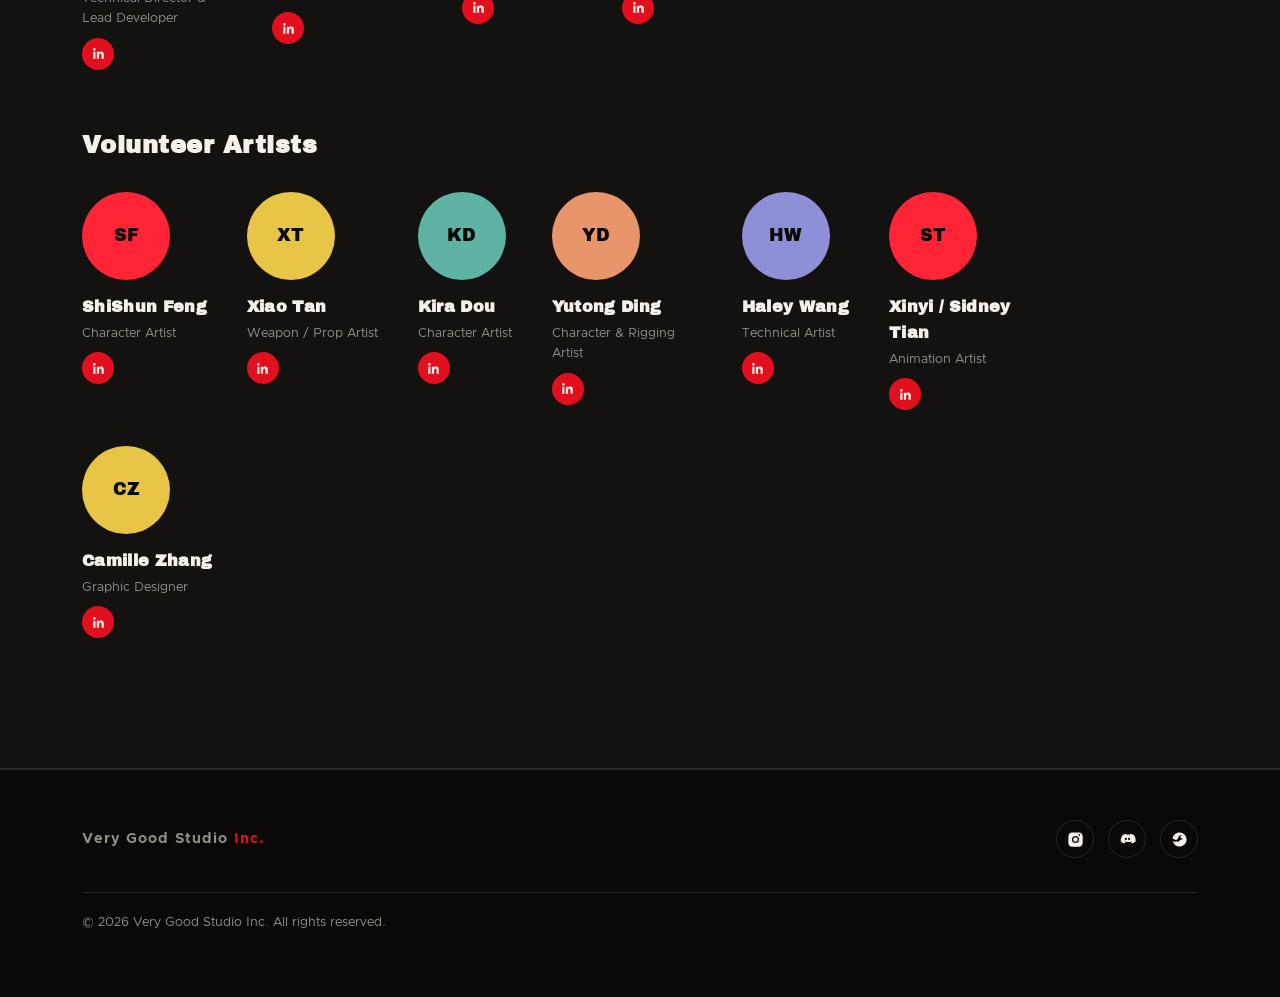
==== commit 59ae8d83: "Add real headshots for Han, Ella, and Yuwen (Ian) Tang Replace the colored-initials placeholder avat" ====
--- a/about.html
+++ b/about.html
@@ -37,10 +37,10 @@
       <a href="about.html" data-page="about.html"><span>About</span><span class="num">03</span></a>
     </nav>
     <div class="menu-social footer-social">
-      <a href="https://instagram.com/vgstudio" target="_blank" rel="noopener" aria-label="Instagram">
+      <a href="https://www.instagram.com/kaijucorp.vgs/" target="_blank" rel="noopener" aria-label="Instagram">
         <svg viewBox="0 0 24 24"><path d="M12 2c2.7 0 3 .01 4.12.06 1.11.05 1.87.23 2.53.49.68.27 1.26.62 1.83 1.19.57.57.92 1.15 1.19 1.83.26.66.44 1.42.49 2.53.05 1.12.06 1.42.06 4.12s-.01 3-.06 4.12c-.05 1.11-.23 1.87-.49 2.53a5.06 5.06 0 0 1-1.19 1.83 5.06 5.06 0 0 1-1.83 1.19c-.66.26-1.42.44-2.53.49-1.12.05-1.42.06-4.12.06s-3-.01-4.12-.06c-1.11-.05-1.87-.23-2.53-.49a5.06 5.06 0 0 1-1.83-1.19 5.06 5.06 0 0 1-1.19-1.83c-.26-.66-.44-1.42-.49-2.53C2.01 15 2 14.7 2 12s.01-3 .06-4.12c.05-1.11.23-1.87.49-2.53.27-.68.62-1.26 1.19-1.83A5.06 5.06 0 0 1 5.57 2.55c.66-.26 1.42-.44 2.53-.49C9.22 2.01 9.52 2 12 2zm0 5a5 5 0 1 0 0 10 5 5 0 0 0 0-10zm0 8.2a3.2 3.2 0 1 1 0-6.4 3.2 3.2 0 0 1 0 6.4zm5.4-8.4a1.2 1.2 0 1 0 0-2.4 1.2 1.2 0 0 0 0 2.4z"/></svg>
       </a>
-      <a href="https://discord.gg/vgstudio" target="_blank" rel="noopener" aria-label="Discord">
+      <a href="https://discord.gg/v6k4NnVqfM" target="_blank" rel="noopener" aria-label="Discord">
         <svg viewBox="0 0 24 24"><path d="M20.32 5.36A17.6 17.6 0 0 0 15.9 4c-.2.36-.42.84-.58 1.22a16.3 16.3 0 0 0-4.65 0A9.9 9.9 0 0 0 10.1 4a17.6 17.6 0 0 0-4.42 1.36C2.9 8.6 2.2 11.75 2.5 14.86a17.7 17.7 0 0 0 5.4 2.74c.44-.6.83-1.24 1.16-1.92-.64-.24-1.24-.54-1.82-.9.15-.11.3-.23.44-.35a12.6 12.6 0 0 0 10.65 0c.14.12.29.24.44.35-.58.36-1.18.66-1.82.9.33.68.72 1.32 1.16 1.92a17.6 17.6 0 0 0 5.4-2.74c.36-3.6-.56-6.72-2.79-9.5zM9.7 12.9c-.78 0-1.42-.73-1.42-1.63 0-.9.62-1.63 1.42-1.63.8 0 1.44.74 1.42 1.63 0 .9-.62 1.63-1.42 1.63zm4.6 0c-.78 0-1.42-.73-1.42-1.63 0-.9.62-1.63 1.42-1.63.8 0 1.44.74 1.42 1.63 0 .9-.62 1.63-1.42 1.63z"/></svg>
       </a>
       <a href="https://store.steampowered.com/app/5256090/Kaiju_Corp/" target="_blank" rel="noopener" aria-label="Steam">
@@ -104,7 +104,7 @@
         </a>
       </div>
       <div class="member-card reveal">
-        <div class="member-avatar"><span>HZ</span></div>
+        <div class="member-avatar"><img src="assets/img/han.png" alt="Han Zhang"></div>
         <h4>Han Zhang</h4>
         <p class="member-title">Lead Gameplay Developer</p>
         <a href="#" target="_blank" rel="noopener" class="member-linkedin" aria-label="Han Zhang on LinkedIn">
@@ -112,7 +112,7 @@
         </a>
       </div>
       <div class="member-card reveal">
-        <div class="member-avatar"><span>YT</span></div>
+        <div class="member-avatar"><img src="assets/img/ian.png" alt="Yuwen Tang"></div>
         <h4>Yuwen Tang</h4>
         <p class="member-title">Lead Concept Artist</p>
         <a href="#" target="_blank" rel="noopener" class="member-linkedin" aria-label="Yuwen Tang on LinkedIn">
@@ -120,7 +120,7 @@
         </a>
       </div>
       <div class="member-card reveal">
-        <div class="member-avatar"><span>EX</span></div>
+        <div class="member-avatar"><img src="assets/img/ella.png" alt="Ella Xue"></div>
         <h4>Ella Xue</h4>
         <p class="member-title">Project Manager</p>
         <a href="#" target="_blank" rel="noopener" class="member-linkedin" aria-label="Ella Xue on LinkedIn">
@@ -195,10 +195,10 @@
   <div class="container footer-inner">
     <div class="footer-brand">Very Good Studio <span class="dot">Inc.</span></div>
     <div class="footer-social">
-      <a href="https://instagram.com/vgstudio" target="_blank" rel="noopener" aria-label="Instagram">
+      <a href="https://www.instagram.com/kaijucorp.vgs/" target="_blank" rel="noopener" aria-label="Instagram">
         <svg viewBox="0 0 24 24"><path d="M12 2c2.7 0 3 .01 4.12.06 1.11.05 1.87.23 2.53.49.68.27 1.26.62 1.83 1.19.57.57.92 1.15 1.19 1.83.26.66.44 1.42.49 2.53.05 1.12.06 1.42.06 4.12s-.01 3-.06 4.12c-.05 1.11-.23 1.87-.49 2.53a5.06 5.06 0 0 1-1.19 1.83 5.06 5.06 0 0 1-1.83 1.19c-.66.26-1.42.44-2.53.49-1.12.05-1.42.06-4.12.06s-3-.01-4.12-.06c-1.11-.05-1.87-.23-2.53-.49a5.06 5.06 0 0 1-1.83-1.19 5.06 5.06 0 0 1-1.19-1.83c-.26-.66-.44-1.42-.49-2.53C2.01 15 2 14.7 2 12s.01-3 .06-4.12c.05-1.11.23-1.87.49-2.53.27-.68.62-1.26 1.19-1.83A5.06 5.06 0 0 1 5.57 2.55c.66-.26 1.42-.44 2.53-.49C9.22 2.01 9.52 2 12 2zm0 5a5 5 0 1 0 0 10 5 5 0 0 0 0-10zm0 8.2a3.2 3.2 0 1 1 0-6.4 3.2 3.2 0 0 1 0 6.4zm5.4-8.4a1.2 1.2 0 1 0 0-2.4 1.2 1.2 0 0 0 0 2.4z"/></svg>
       </a>
-      <a href="https://discord.gg/vgstudio" target="_blank" rel="noopener" aria-label="Discord">
+      <a href="https://discord.gg/v6k4NnVqfM" target="_blank" rel="noopener" aria-label="Discord">
         <svg viewBox="0 0 24 24"><path d="M20.32 5.36A17.6 17.6 0 0 0 15.9 4c-.2.36-.42.84-.58 1.22a16.3 16.3 0 0 0-4.65 0A9.9 9.9 0 0 0 10.1 4a17.6 17.6 0 0 0-4.42 1.36C2.9 8.6 2.2 11.75 2.5 14.86a17.7 17.7 0 0 0 5.4 2.74c.44-.6.83-1.24 1.16-1.92-.64-.24-1.24-.54-1.82-.9.15-.11.3-.23.44-.35a12.6 12.6 0 0 0 10.65 0c.14.12.29.24.44.35-.58.36-1.18.66-1.82.9.33.68.72 1.32 1.16 1.92a17.6 17.6 0 0 0 5.4-2.74c.36-3.6-.56-6.72-2.79-9.5zM9.7 12.9c-.78 0-1.42-.73-1.42-1.63 0-.9.62-1.63 1.42-1.63.8 0 1.44.74 1.42 1.63 0 .9-.62 1.63-1.42 1.63zm4.6 0c-.78 0-1.42-.73-1.42-1.63 0-.9.62-1.63 1.42-1.63.8 0 1.44.74 1.42 1.63 0 .9-.62 1.63-1.42 1.63z"/></svg>
       </a>
       <a href="https://store.steampowered.com/app/5256090/Kaiju_Corp/" target="_blank" rel="noopener" aria-label="Steam">
--- a/css/style.css
+++ b/css/style.css
@@ -868,6 +868,17 @@
   z-index: 1;
 }
 
+.hero-credit {
+  position: absolute;
+  left: 20px;
+  bottom: 18px;
+  z-index: 1;
+  margin: 0;
+  font-size: 0.7rem;
+  letter-spacing: 0.03em;
+  color: rgba(245, 241, 232, 0.4);
+}
+
 .game-scroll-cue .arrow {
   display: block;
   width: 1px;
@@ -1085,12 +1096,19 @@
   display: flex;
   align-items: center;
   justify-content: center;
+  overflow: hidden;
 }
 
 .member-avatar span {
   font-family: var(--font-headline);
   font-size: 1.1rem;
   color: var(--c-black);
+}
+
+.member-avatar img {
+  width: 100%;
+  height: 100%;
+  object-fit: cover;
 }
 
 /* Cycle through a small accent palette per card so the row reads as
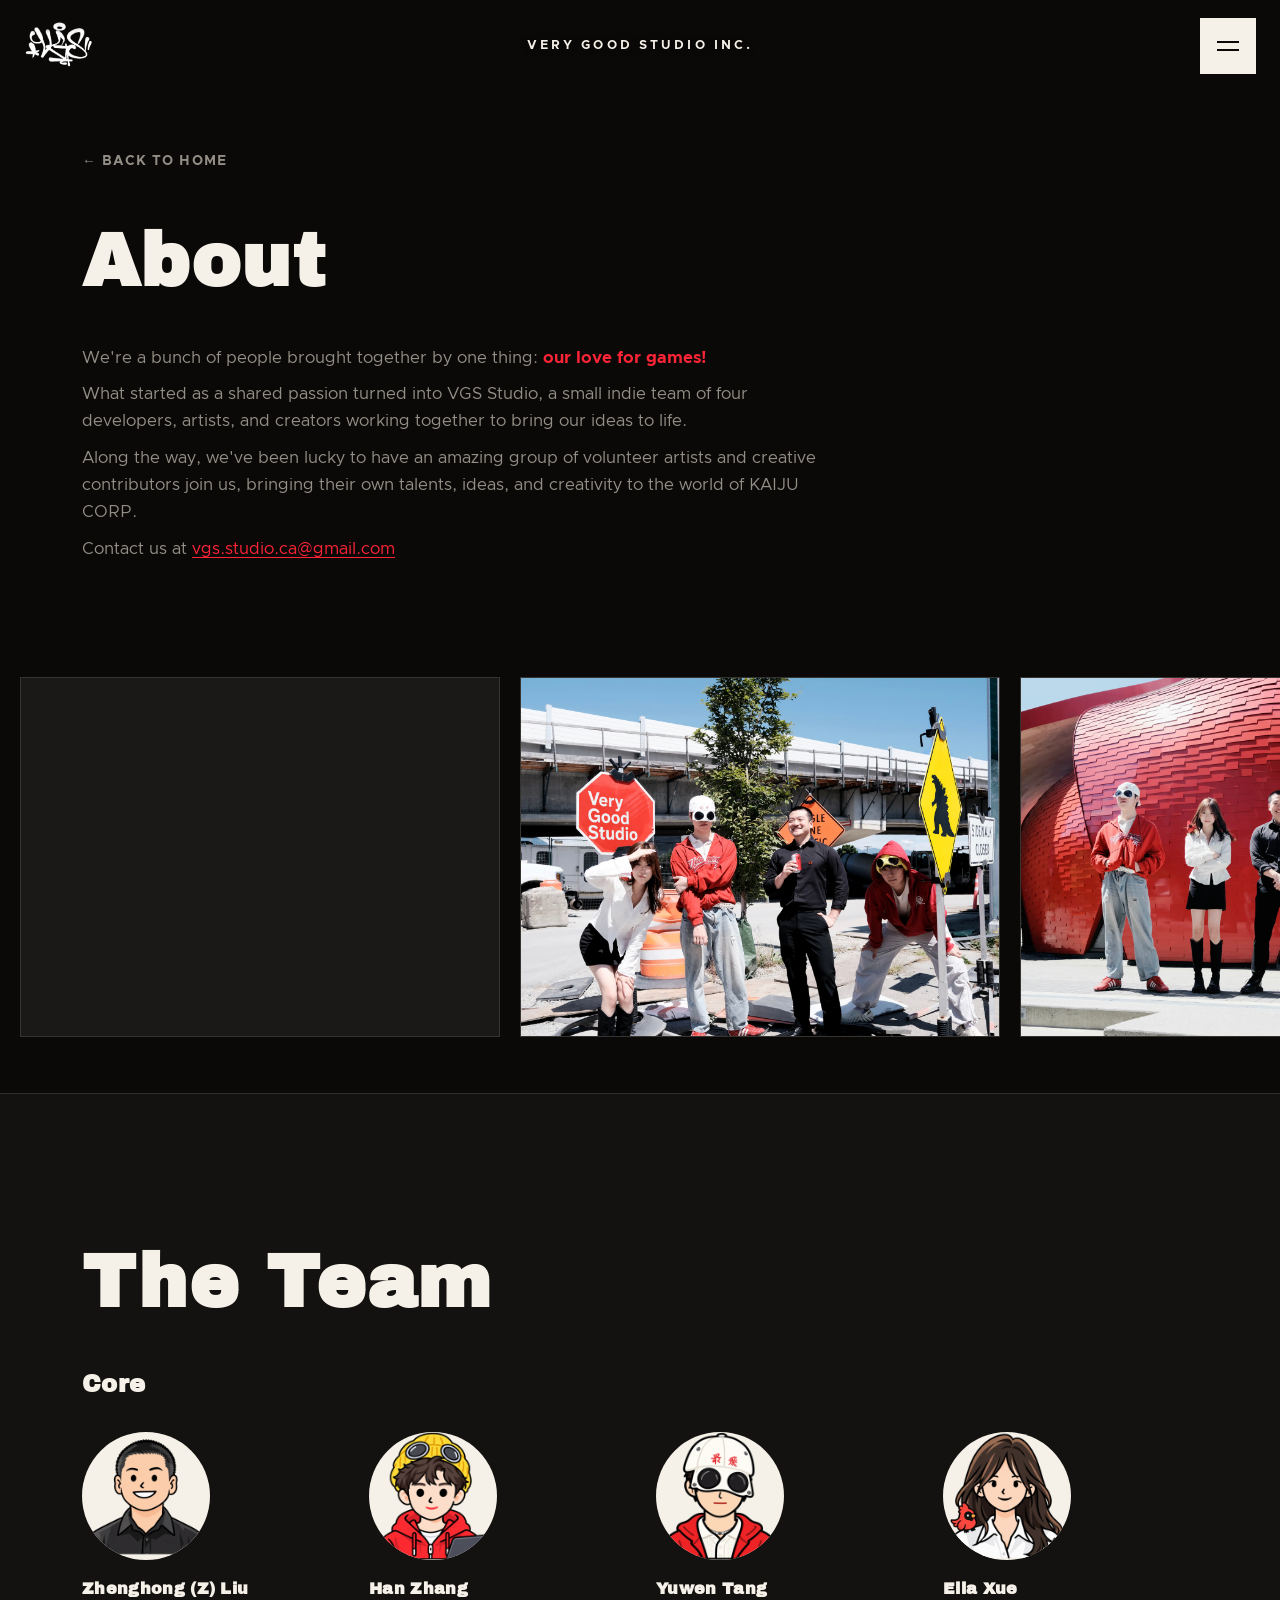
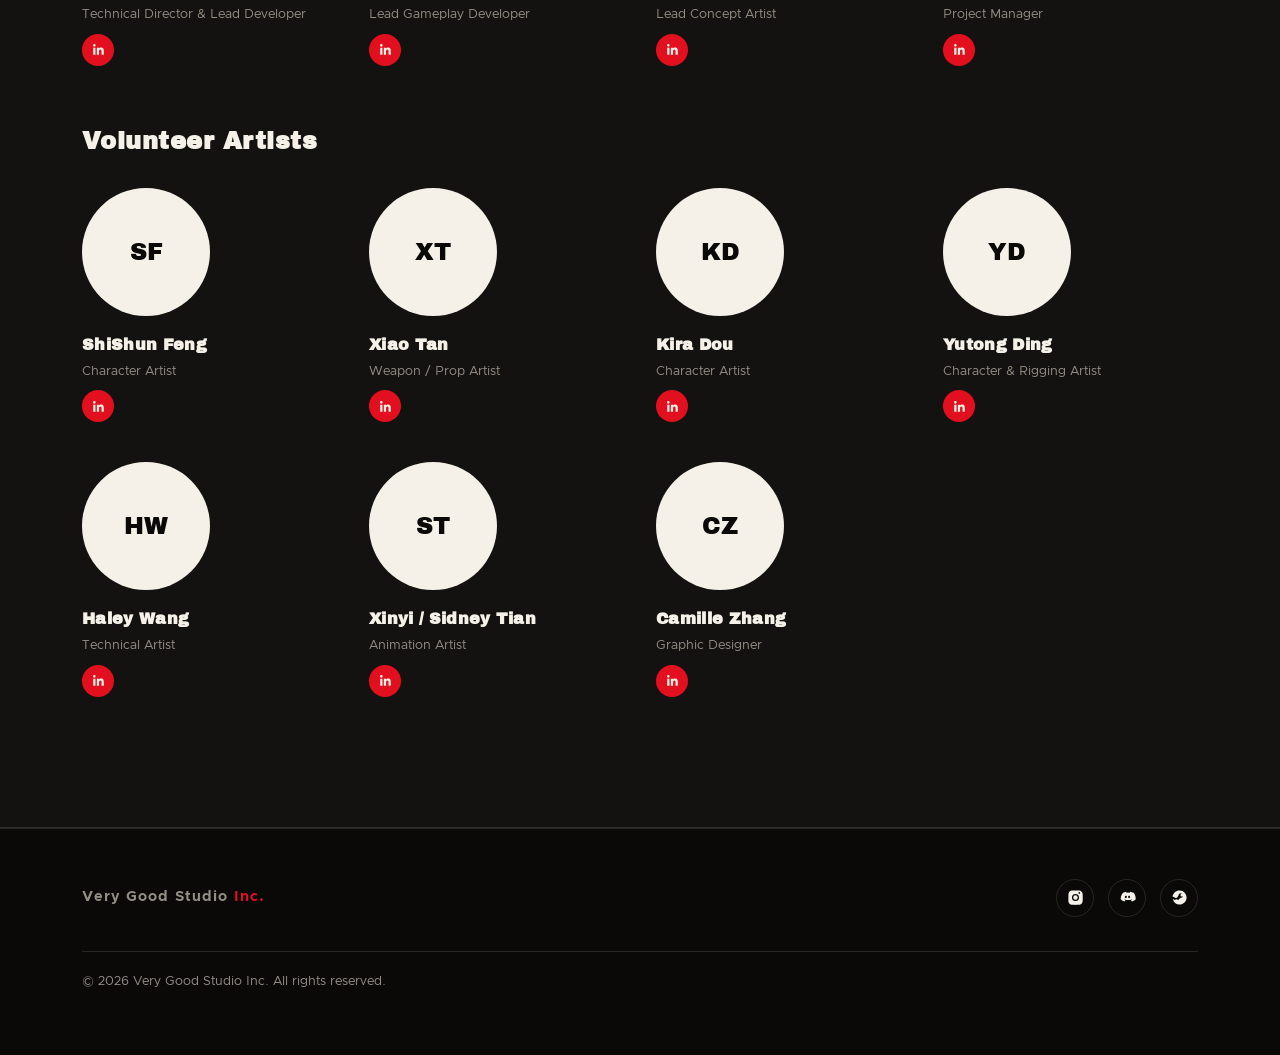
==== commit 7ec0adf2: "Update team headshots: Ella, Han, and new one for Z Swap Ella Xue and Han Zhang to their updated hea" ====
--- a/about.html
+++ b/about.html
@@ -96,7 +96,7 @@
     <h3 class="group-heading reveal reveal-d1">Core</h3>
     <div class="member-grid">
       <div class="member-card reveal">
-        <div class="member-avatar"><span>ZL</span></div>
+        <div class="member-avatar"><img src="assets/img/z.png" alt="Zhenghong (Z) Liu"></div>
         <h4>Zhenghong (Z) Liu</h4>
         <p class="member-title">Technical Director &amp; Lead Developer</p>
         <a href="#" target="_blank" rel="noopener" class="member-linkedin" aria-label="Zhenghong (Z) Liu on LinkedIn">
@@ -104,7 +104,7 @@
         </a>
       </div>
       <div class="member-card reveal">
-        <div class="member-avatar"><img src="assets/img/han.png" alt="Han Zhang"></div>
+        <div class="member-avatar"><img src="assets/img/han2.png" alt="Han Zhang"></div>
         <h4>Han Zhang</h4>
         <p class="member-title">Lead Gameplay Developer</p>
         <a href="#" target="_blank" rel="noopener" class="member-linkedin" aria-label="Han Zhang on LinkedIn">
@@ -120,7 +120,7 @@
         </a>
       </div>
       <div class="member-card reveal">
-        <div class="member-avatar"><img src="assets/img/ella.png" alt="Ella Xue"></div>
+        <div class="member-avatar"><img src="assets/img/ella2.png" alt="Ella Xue"></div>
         <h4>Ella Xue</h4>
         <p class="member-title">Project Manager</p>
         <a href="#" target="_blank" rel="noopener" class="member-linkedin" aria-label="Ella Xue on LinkedIn">
--- a/css/style.css
+++ b/css/style.css
@@ -1081,18 +1081,19 @@
 }
 
 .member-grid {
-  display: flex;
-  flex-wrap: wrap;
-  gap: 36px 40px;
-}
-
-.member-card { text-align: left; max-width: 150px; }
+  display: grid;
+  grid-template-columns: repeat(4, 1fr);
+  gap: 40px 32px;
+}
+
+.member-card { text-align: left; }
 
 .member-avatar {
-  width: 88px;
-  height: 88px;
-  margin-bottom: 14px;
+  width: 128px;
+  height: 128px;
+  margin-bottom: 16px;
   border-radius: 50%;
+  background: var(--c-white);
   display: flex;
   align-items: center;
   justify-content: center;
@@ -1101,7 +1102,7 @@
 
 .member-avatar span {
   font-family: var(--font-headline);
-  font-size: 1.1rem;
+  font-size: 1.5rem;
   color: var(--c-black);
 }
 
@@ -1110,14 +1111,6 @@
   height: 100%;
   object-fit: cover;
 }
-
-/* Cycle through a small accent palette per card so the row reads as
-   distinct people rather than identical placeholder tiles. */
-.member-card:nth-child(5n+1) .member-avatar { background: var(--c-red-bright); }
-.member-card:nth-child(5n+2) .member-avatar { background: #e8c547; }
-.member-card:nth-child(5n+3) .member-avatar { background: #5fb3a3; }
-.member-card:nth-child(5n+4) .member-avatar { background: #e8956b; }
-.member-card:nth-child(5n+5) .member-avatar { background: #8f8fd8; }
 
 .member-card h4 {
   font-family: var(--font-headline);
@@ -1214,6 +1207,7 @@
   .featured-card { grid-template-columns: 1fr; }
   .featured-info { padding: 28px; }
   .grid-3 { grid-template-columns: repeat(2, 1fr); }
+  .member-grid { grid-template-columns: repeat(2, 1fr); }
   .about-teaser-grid { grid-template-columns: 1fr; gap: 36px; }
   .about-teaser-photos { max-width: 420px; }
 }
@@ -1227,11 +1221,13 @@
   .about-teaser-photos .photo-b { margin: -40px 0 0 38%; }
 }
 
+@media (max-width: 720px) {
+  .grid-3, .grid-2 { grid-template-columns: 1fr; }
+  .member-grid { grid-template-columns: repeat(2, 1fr); }
+  .section-pad { padding: 90px 0; }
+}
+
 @media (max-width: 480px) {
   .topbar-mark { display: none; }
-}
-
-@media (max-width: 720px) {
-  .grid-3, .grid-2 { grid-template-columns: 1fr; }
-  .section-pad { padding: 90px 0; }
-}
+  .member-grid { grid-template-columns: 1fr; }
+}
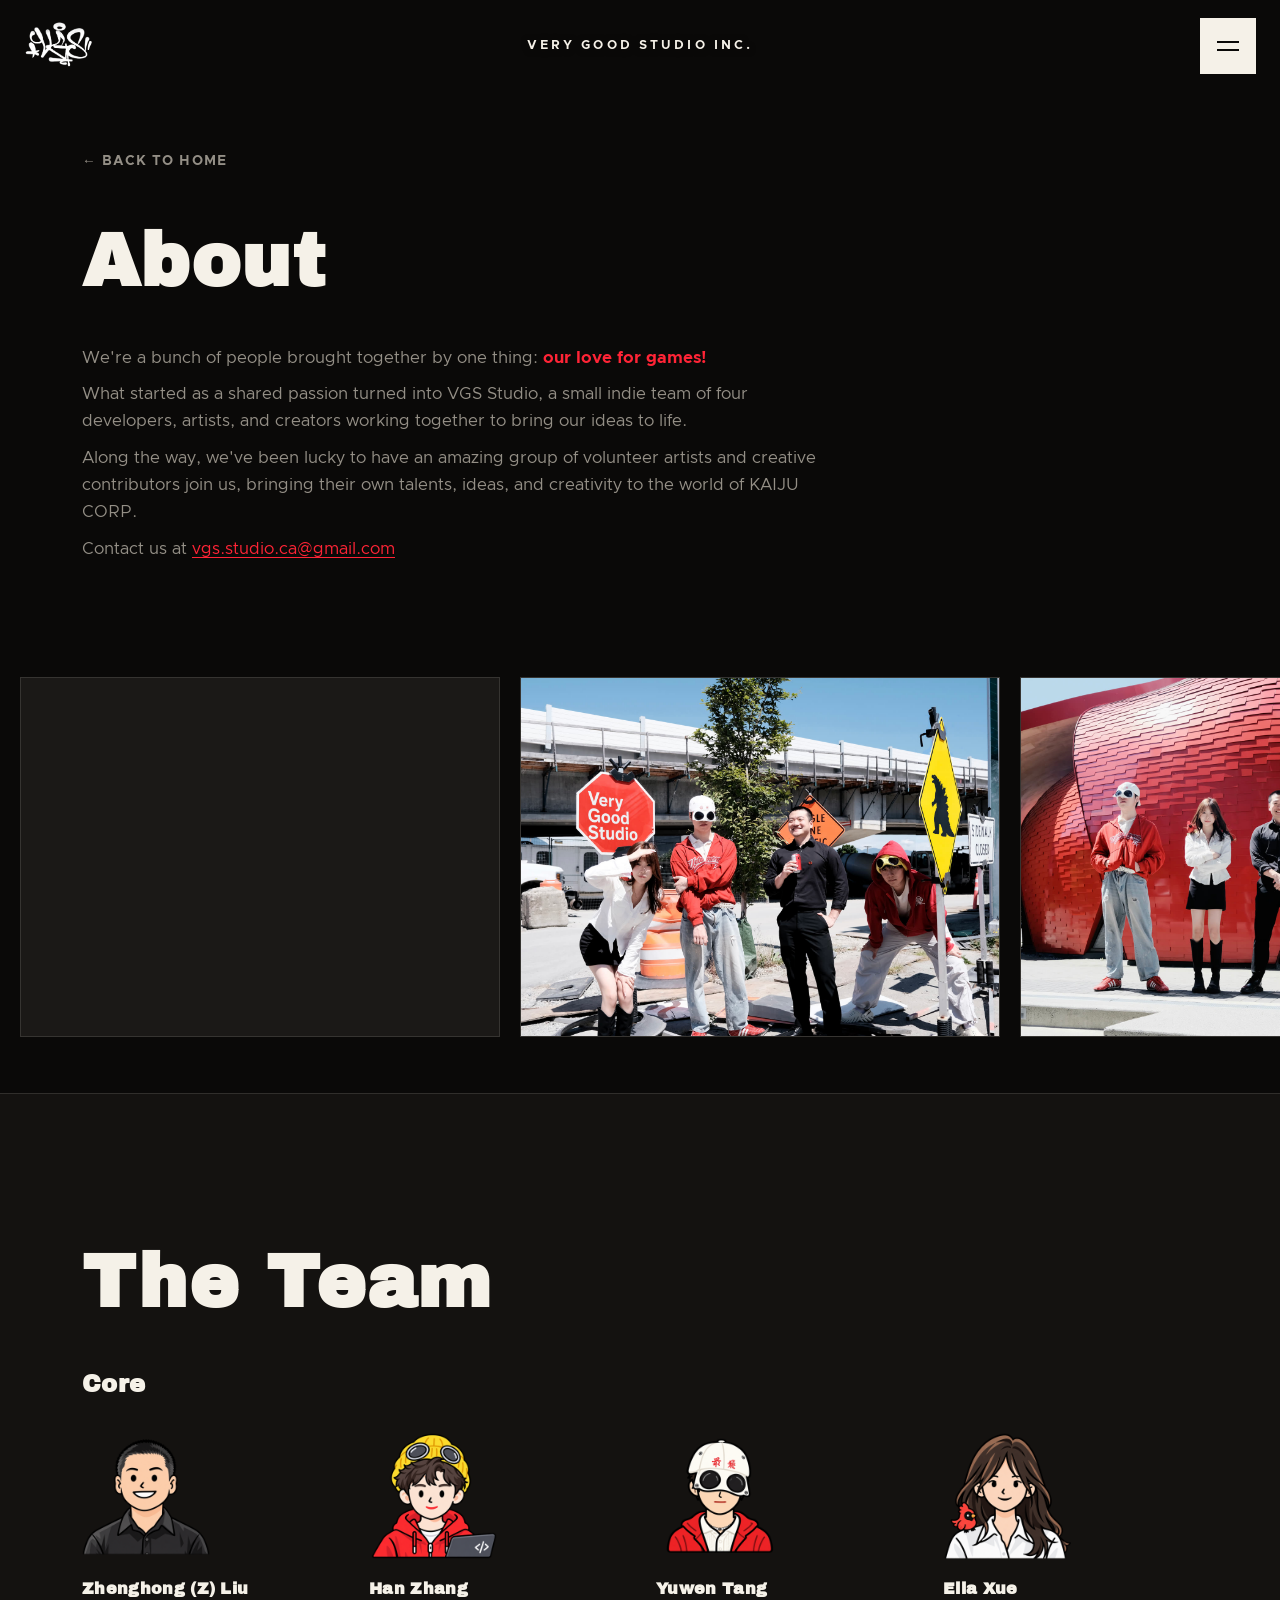
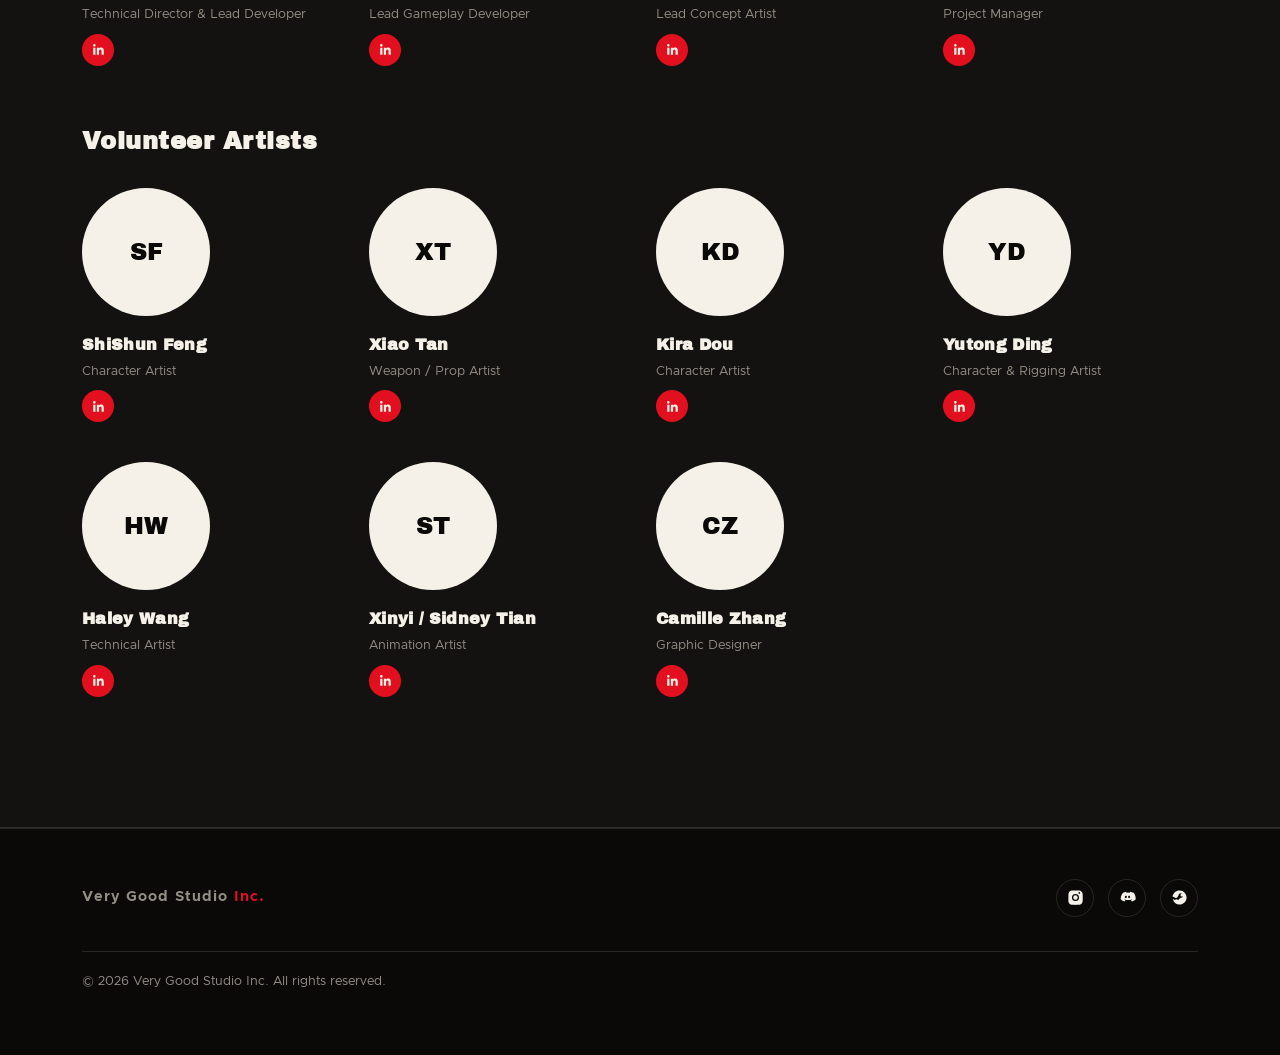
==== commit f7980eab: "Swap Han Zhang to han3.png Compressed from 1.1MB down to ~100KB (320px wide, alpha preserved), same " ====
--- a/about.html
+++ b/about.html
@@ -104,7 +104,7 @@
         </a>
       </div>
       <div class="member-card reveal">
-        <div class="member-avatar"><img src="assets/img/han2.png" alt="Han Zhang"></div>
+        <div class="member-avatar"><img src="assets/img/han3.png" alt="Han Zhang"></div>
         <h4>Han Zhang</h4>
         <p class="member-title">Lead Gameplay Developer</p>
         <a href="#" target="_blank" rel="noopener" class="member-linkedin" aria-label="Han Zhang on LinkedIn">
--- a/css/style.css
+++ b/css/style.css
@@ -1098,7 +1098,22 @@
   align-items: center;
   justify-content: center;
   overflow: hidden;
-}
+  transition: transform 0.25s ease, box-shadow 0.25s ease;
+}
+
+/* Photo avatars drop the white disc and show the character's own
+   transparent-background art instead of a hard circle crop. */
+.member-avatar:has(img) {
+  background: transparent;
+  overflow: visible;
+}
+
+.member-avatar:hover {
+  transform: scale(1.12) translateY(-4px);
+  box-shadow: 0 14px 30px rgba(226, 16, 30, 0.4);
+}
+
+.member-avatar:has(img):hover { box-shadow: none; }
 
 .member-avatar span {
   font-family: var(--font-headline);
@@ -1107,9 +1122,10 @@
 }
 
 .member-avatar img {
-  width: 100%;
-  height: 100%;
-  object-fit: cover;
+  width: 128px;
+  height: auto;
+  max-height: 128px;
+  object-fit: contain;
 }
 
 .member-card h4 {
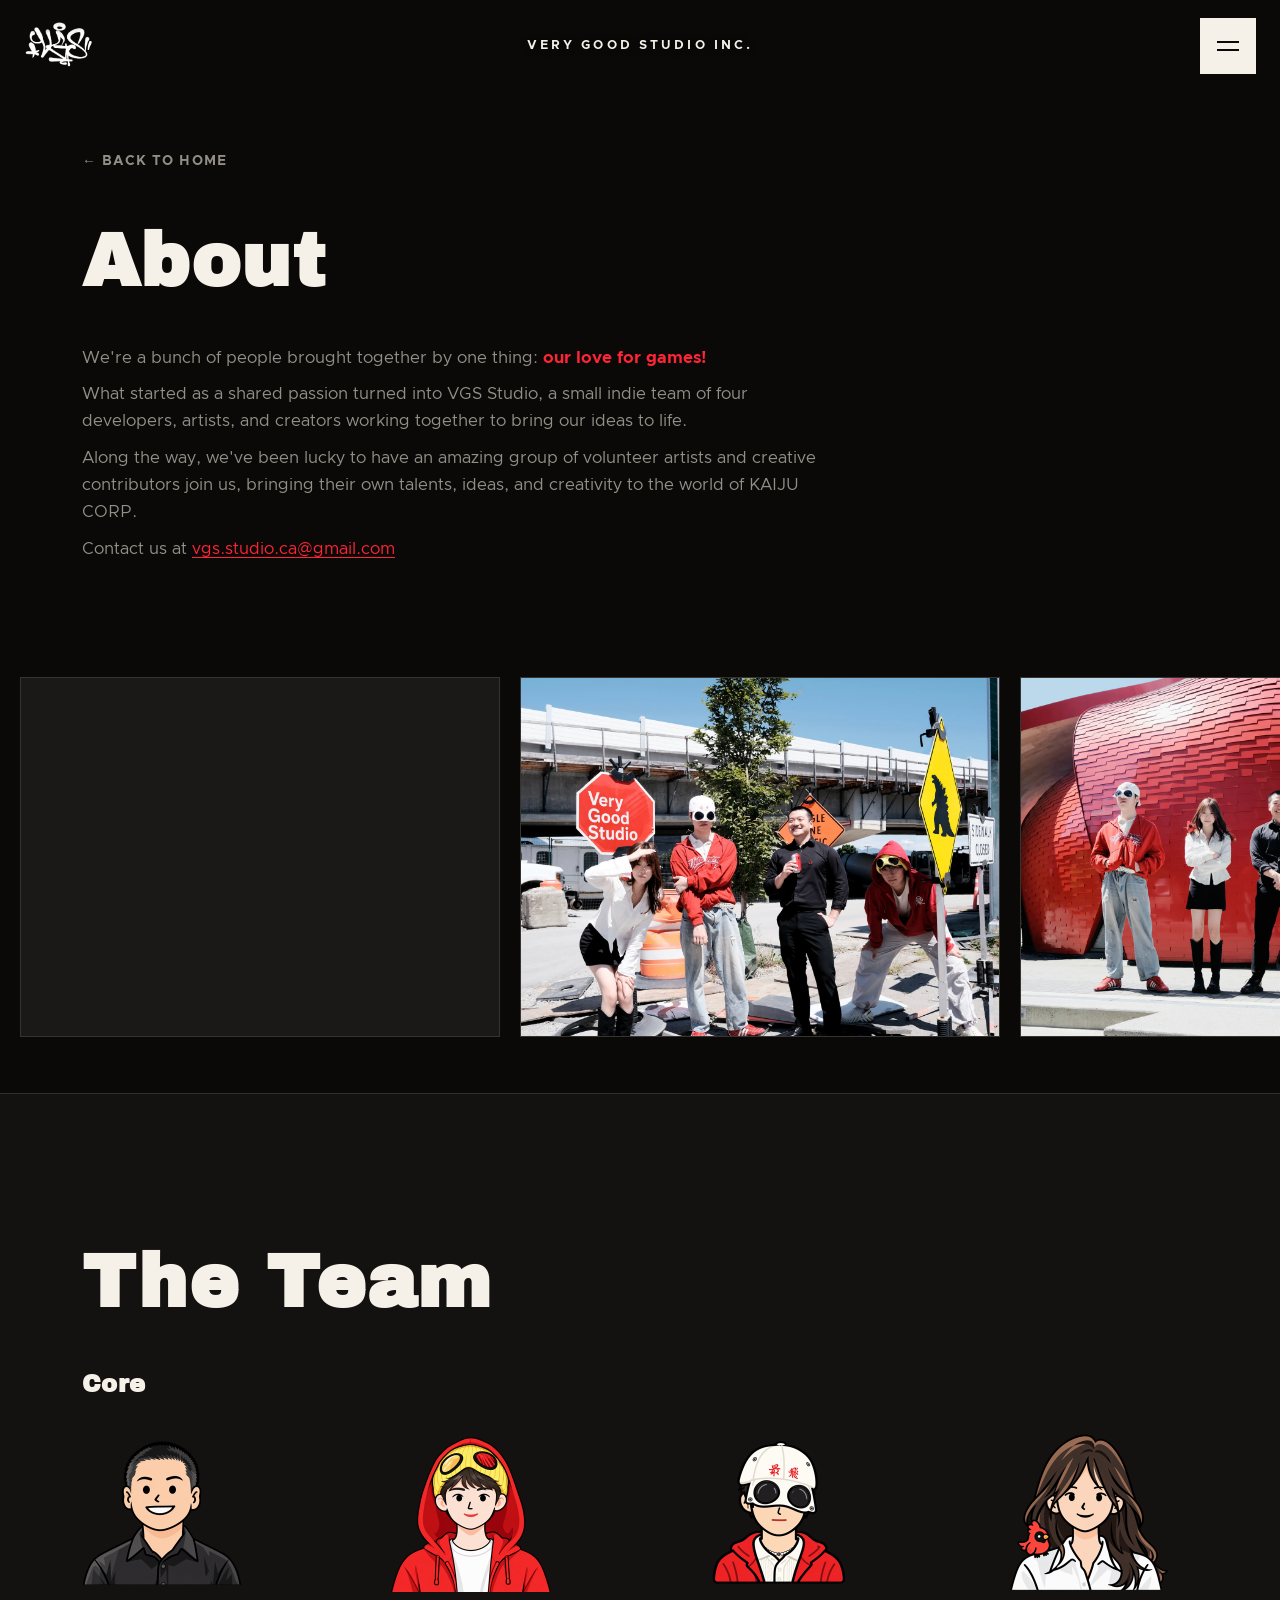
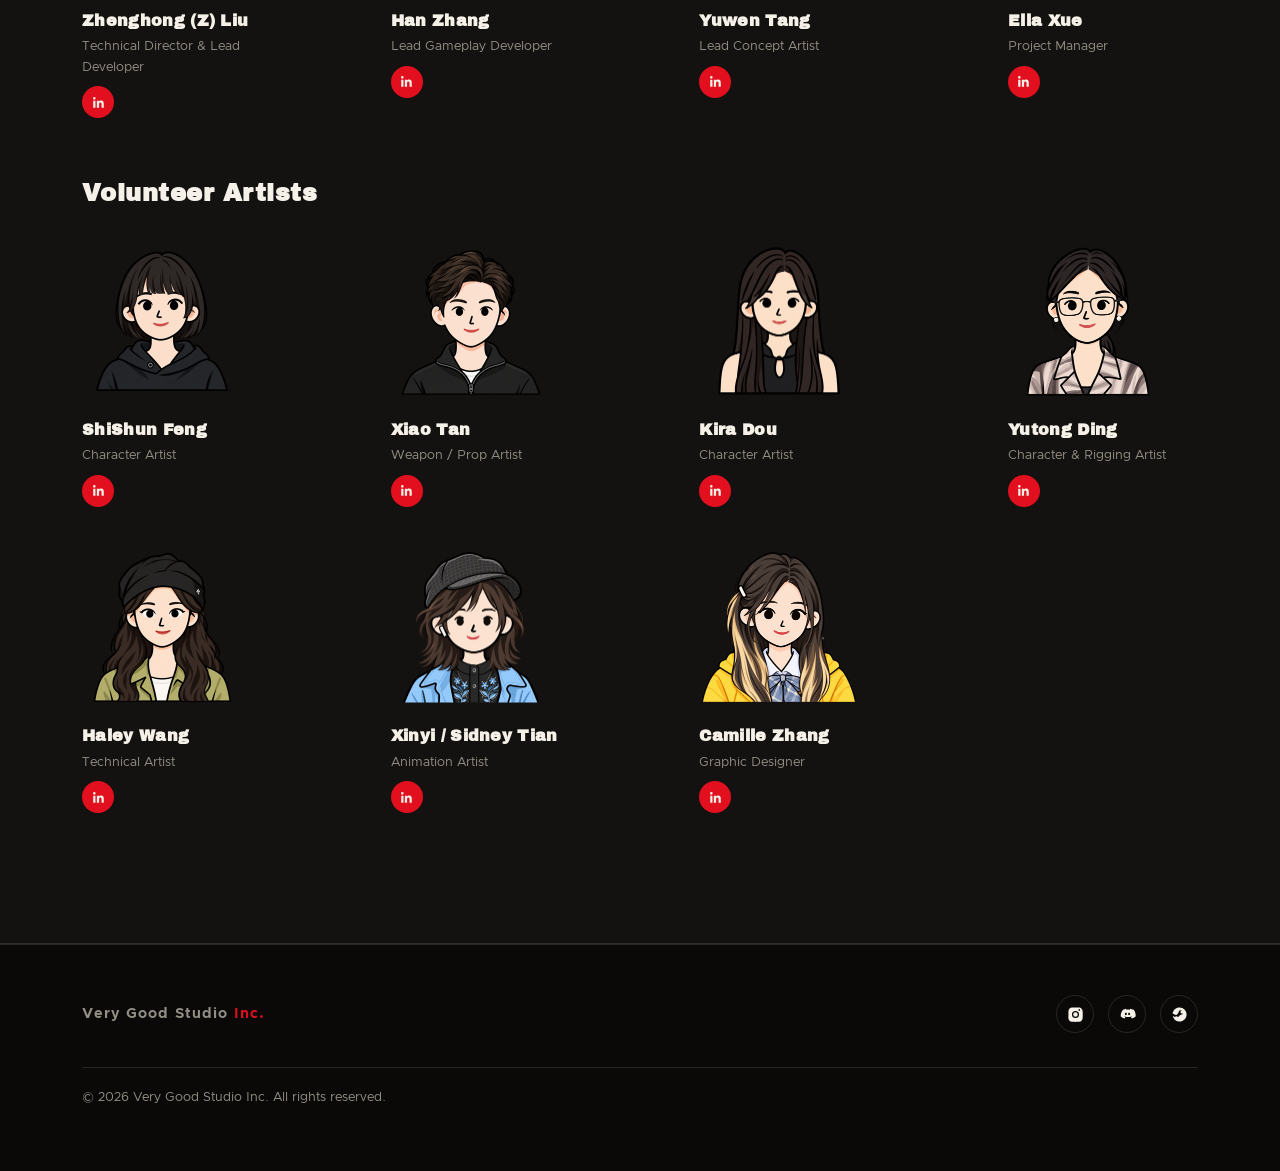
==== commit a8aa5895: "Add real headshots for all Volunteer Artists, swap Han's photo to han5 Compress the 8 newly uploaded" ====
--- a/about.html
+++ b/about.html
@@ -104,7 +104,7 @@
         </a>
       </div>
       <div class="member-card reveal">
-        <div class="member-avatar"><img src="assets/img/han3.png" alt="Han Zhang"></div>
+        <div class="member-avatar"><img src="assets/img/han5.png" alt="Han Zhang"></div>
         <h4>Han Zhang</h4>
         <p class="member-title">Lead Gameplay Developer</p>
         <a href="#" target="_blank" rel="noopener" class="member-linkedin" aria-label="Han Zhang on LinkedIn">
@@ -132,7 +132,7 @@
     <h3 class="group-heading reveal reveal-d1" style="margin-top: 56px;">Volunteer Artists</h3>
     <div class="member-grid">
       <div class="member-card reveal">
-        <div class="member-avatar"><span>SF</span></div>
+        <div class="member-avatar"><img src="assets/img/shune.png" alt="ShiShun Feng"></div>
         <h4>ShiShun Feng</h4>
         <p class="member-title">Character Artist</p>
         <a href="#" target="_blank" rel="noopener" class="member-linkedin" aria-label="ShiShun Feng on LinkedIn">
@@ -140,7 +140,7 @@
         </a>
       </div>
       <div class="member-card reveal">
-        <div class="member-avatar"><span>XT</span></div>
+        <div class="member-avatar"><img src="assets/img/xiao.png" alt="Xiao Tan"></div>
         <h4>Xiao Tan</h4>
         <p class="member-title">Weapon / Prop Artist</p>
         <a href="#" target="_blank" rel="noopener" class="member-linkedin" aria-label="Xiao Tan on LinkedIn">
@@ -148,7 +148,7 @@
         </a>
       </div>
       <div class="member-card reveal">
-        <div class="member-avatar"><span>KD</span></div>
+        <div class="member-avatar"><img src="assets/img/kira.png" alt="Kira Dou"></div>
         <h4>Kira Dou</h4>
         <p class="member-title">Character Artist</p>
         <a href="#" target="_blank" rel="noopener" class="member-linkedin" aria-label="Kira Dou on LinkedIn">
@@ -156,7 +156,7 @@
         </a>
       </div>
       <div class="member-card reveal">
-        <div class="member-avatar"><span>YD</span></div>
+        <div class="member-avatar"><img src="assets/img/yutong.png" alt="Yutong Ding"></div>
         <h4>Yutong Ding</h4>
         <p class="member-title">Character &amp; Rigging Artist</p>
         <a href="#" target="_blank" rel="noopener" class="member-linkedin" aria-label="Yutong Ding on LinkedIn">
@@ -164,7 +164,7 @@
         </a>
       </div>
       <div class="member-card reveal">
-        <div class="member-avatar"><span>HW</span></div>
+        <div class="member-avatar"><img src="assets/img/haley.png" alt="Haley Wang"></div>
         <h4>Haley Wang</h4>
         <p class="member-title">Technical Artist</p>
         <a href="#" target="_blank" rel="noopener" class="member-linkedin" aria-label="Haley Wang on LinkedIn">
@@ -172,7 +172,7 @@
         </a>
       </div>
       <div class="member-card reveal">
-        <div class="member-avatar"><span>ST</span></div>
+        <div class="member-avatar"><img src="assets/img/xinyi.png" alt="Xinyi / Sidney Tian"></div>
         <h4>Xinyi / Sidney Tian</h4>
         <p class="member-title">Animation Artist</p>
         <a href="#" target="_blank" rel="noopener" class="member-linkedin" aria-label="Xinyi / Sidney Tian on LinkedIn">
@@ -180,7 +180,7 @@
         </a>
       </div>
       <div class="member-card reveal">
-        <div class="member-avatar"><span>CZ</span></div>
+        <div class="member-avatar"><img src="assets/img/camile.png" alt="Camille Zhang"></div>
         <h4>Camille Zhang</h4>
         <p class="member-title">Graphic Designer</p>
         <a href="#" target="_blank" rel="noopener" class="member-linkedin" aria-label="Camille Zhang on LinkedIn">
--- a/css/style.css
+++ b/css/style.css
@@ -1080,17 +1080,22 @@
   margin: 0 0 28px;
 }
 
+/* Columns are sized to their content (not equal 1fr shares), with the
+   leftover width distributed as gaps — so the first/last card sit
+   flush with the container edges (equal left/right margins) instead
+   of leaving a dead zone to the right of a narrow column. */
 .member-grid {
   display: grid;
-  grid-template-columns: repeat(4, 1fr);
-  gap: 40px 32px;
-}
-
-.member-card { text-align: left; }
+  grid-template-columns: repeat(4, max-content);
+  justify-content: space-between;
+  gap: 40px 24px;
+}
+
+.member-card { text-align: left; width: 190px; }
 
 .member-avatar {
-  width: 128px;
-  height: 128px;
+  width: 160px;
+  height: 160px;
   margin-bottom: 16px;
   border-radius: 50%;
   background: var(--c-white);
@@ -1122,9 +1127,9 @@
 }
 
 .member-avatar img {
-  width: 128px;
+  width: 160px;
   height: auto;
-  max-height: 128px;
+  max-height: 160px;
   object-fit: contain;
 }
 
@@ -1223,7 +1228,7 @@
   .featured-card { grid-template-columns: 1fr; }
   .featured-info { padding: 28px; }
   .grid-3 { grid-template-columns: repeat(2, 1fr); }
-  .member-grid { grid-template-columns: repeat(2, 1fr); }
+  .member-grid { grid-template-columns: repeat(2, max-content); }
   .about-teaser-grid { grid-template-columns: 1fr; gap: 36px; }
   .about-teaser-photos { max-width: 420px; }
 }
@@ -1239,11 +1244,11 @@
 
 @media (max-width: 720px) {
   .grid-3, .grid-2 { grid-template-columns: 1fr; }
-  .member-grid { grid-template-columns: repeat(2, 1fr); }
+  .member-grid { grid-template-columns: repeat(2, max-content); }
   .section-pad { padding: 90px 0; }
 }
 
 @media (max-width: 480px) {
   .topbar-mark { display: none; }
-  .member-grid { grid-template-columns: 1fr; }
-}
+  .member-grid { grid-template-columns: 1fr; justify-content: start; }
+}
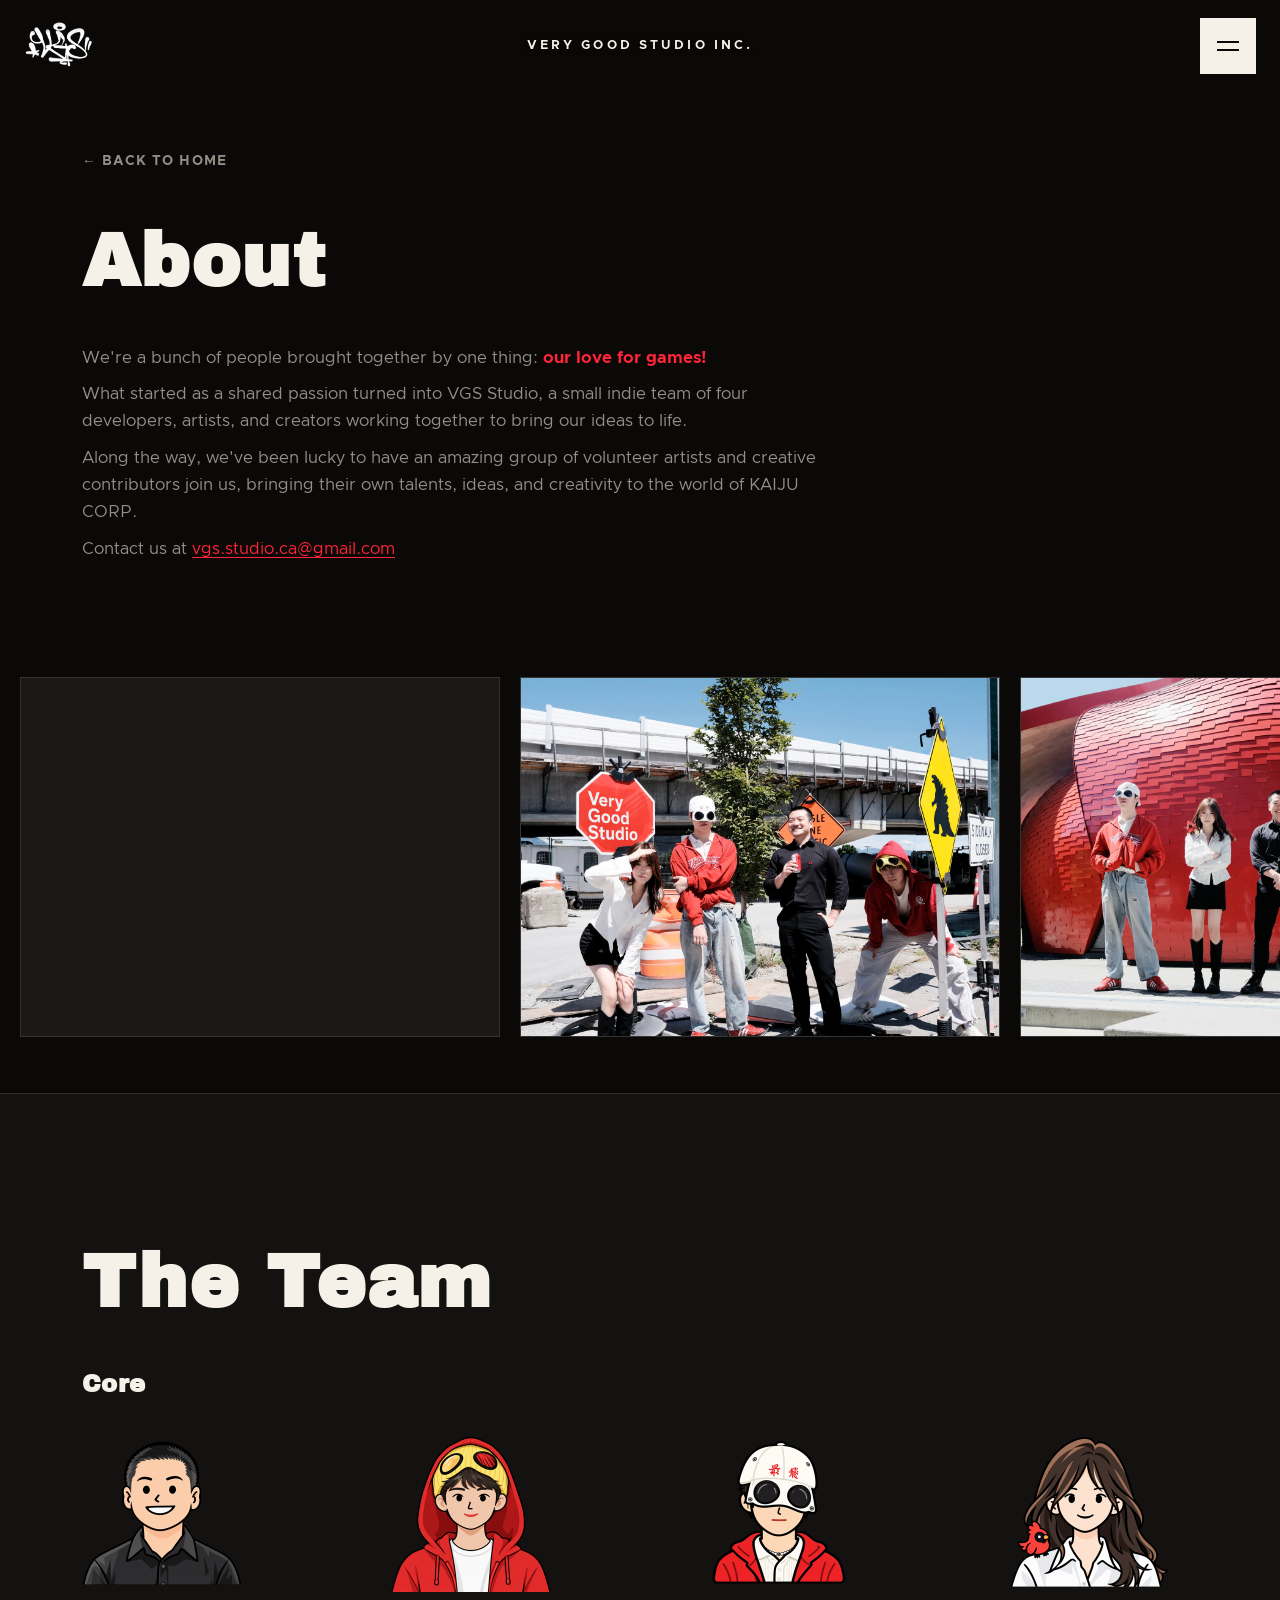
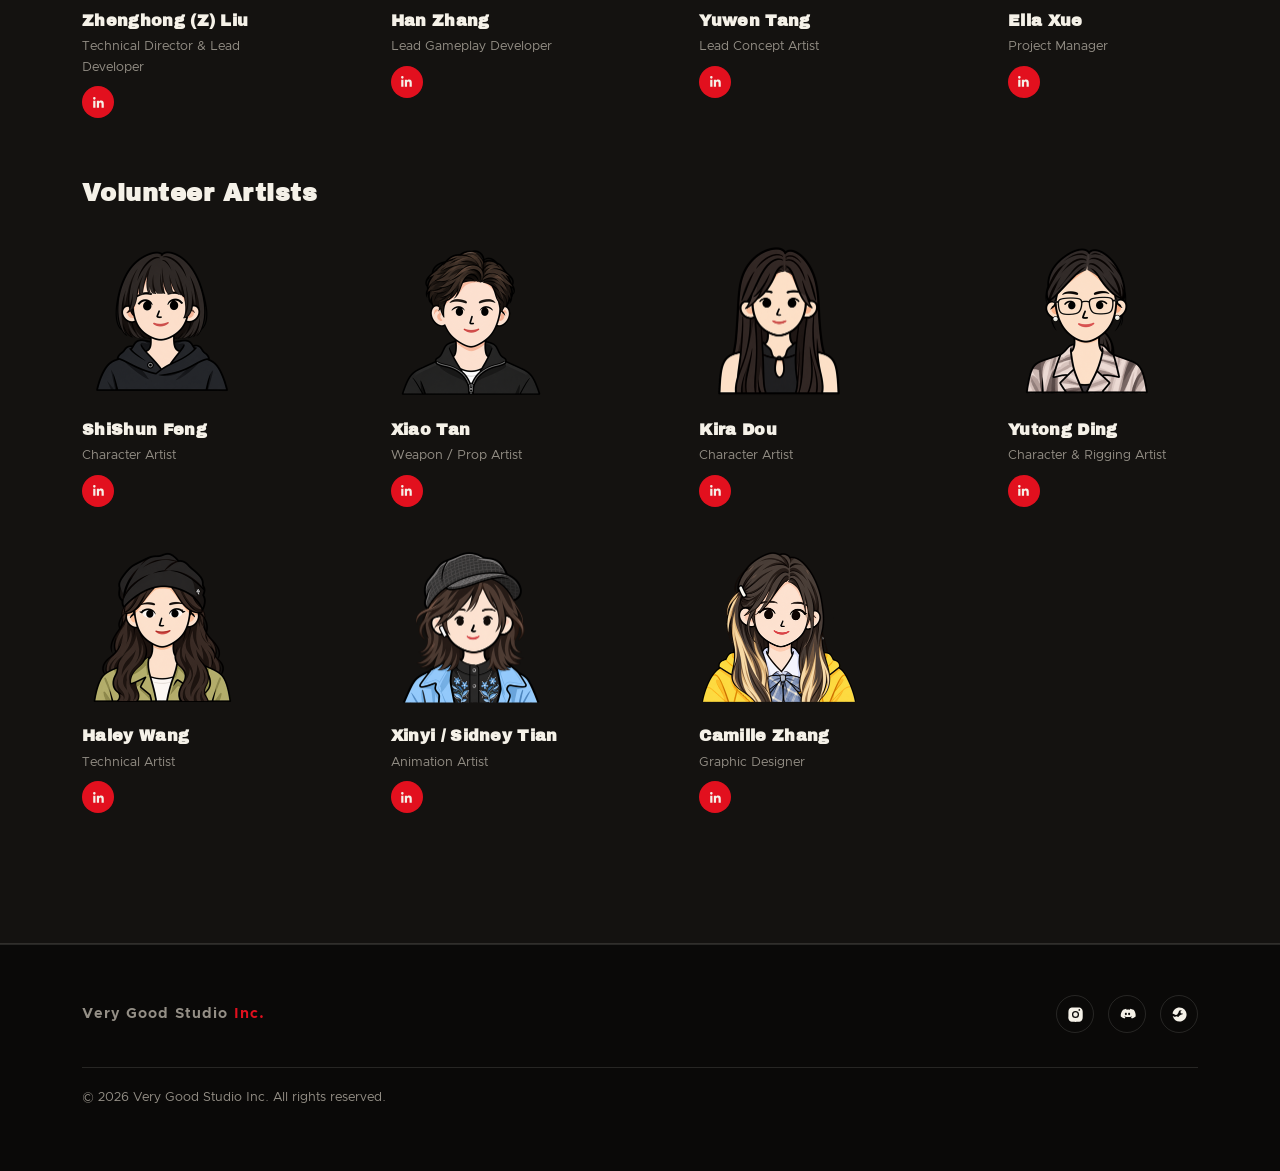
==== commit 57c5703f: "Swap Han and Yutong avatars to han6/yutong2, recompress updated ella2 Compress the newly uploaded ha" ====
--- a/about.html
+++ b/about.html
@@ -99,15 +99,15 @@
         <div class="member-avatar"><img src="assets/img/z.png" alt="Zhenghong (Z) Liu"></div>
         <h4>Zhenghong (Z) Liu</h4>
         <p class="member-title">Technical Director &amp; Lead Developer</p>
-        <a href="#" target="_blank" rel="noopener" class="member-linkedin" aria-label="Zhenghong (Z) Liu on LinkedIn">
-          <svg viewBox="0 0 24 24"><path d="M20.45 20.45h-3.56v-5.57c0-1.33-.02-3.04-1.85-3.04-1.86 0-2.14 1.45-2.14 2.94v5.67H9.34V9h3.41v1.56h.05c.48-.9 1.64-1.85 3.37-1.85 3.6 0 4.27 2.37 4.27 5.45v6.29zM5.34 7.43a2.07 2.07 0 1 1 0-4.14 2.07 2.07 0 0 1 0 4.14zM7.12 20.45H3.56V9h3.56v11.45z"/></svg>
-        </a>
-      </div>
-      <div class="member-card reveal">
-        <div class="member-avatar"><img src="assets/img/han5.png" alt="Han Zhang"></div>
+        <a href="https://www.linkedin.com/in/zhenghongliu191313/" target="_blank" rel="noopener" class="member-linkedin" aria-label="Zhenghong (Z) Liu on LinkedIn">
+          <svg viewBox="0 0 24 24"><path d="M20.45 20.45h-3.56v-5.57c0-1.33-.02-3.04-1.85-3.04-1.86 0-2.14 1.45-2.14 2.94v5.67H9.34V9h3.41v1.56h.05c.48-.9 1.64-1.85 3.37-1.85 3.6 0 4.27 2.37 4.27 5.45v6.29zM5.34 7.43a2.07 2.07 0 1 1 0-4.14 2.07 2.07 0 0 1 0 4.14zM7.12 20.45H3.56V9h3.56v11.45z"/></svg>
+        </a>
+      </div>
+      <div class="member-card reveal">
+        <div class="member-avatar"><img src="assets/img/han6.png" alt="Han Zhang"></div>
         <h4>Han Zhang</h4>
         <p class="member-title">Lead Gameplay Developer</p>
-        <a href="#" target="_blank" rel="noopener" class="member-linkedin" aria-label="Han Zhang on LinkedIn">
+        <a href="https://www.linkedin.com/in/han-zhang-ba559b253/" target="_blank" rel="noopener" class="member-linkedin" aria-label="Han Zhang on LinkedIn">
           <svg viewBox="0 0 24 24"><path d="M20.45 20.45h-3.56v-5.57c0-1.33-.02-3.04-1.85-3.04-1.86 0-2.14 1.45-2.14 2.94v5.67H9.34V9h3.41v1.56h.05c.48-.9 1.64-1.85 3.37-1.85 3.6 0 4.27 2.37 4.27 5.45v6.29zM5.34 7.43a2.07 2.07 0 1 1 0-4.14 2.07 2.07 0 0 1 0 4.14zM7.12 20.45H3.56V9h3.56v11.45z"/></svg>
         </a>
       </div>
@@ -115,7 +115,7 @@
         <div class="member-avatar"><img src="assets/img/ian.png" alt="Yuwen Tang"></div>
         <h4>Yuwen Tang</h4>
         <p class="member-title">Lead Concept Artist</p>
-        <a href="#" target="_blank" rel="noopener" class="member-linkedin" aria-label="Yuwen Tang on LinkedIn">
+        <a href="https://www.linkedin.com/in/yuwen-tang-b288302a2/" target="_blank" rel="noopener" class="member-linkedin" aria-label="Yuwen Tang on LinkedIn">
           <svg viewBox="0 0 24 24"><path d="M20.45 20.45h-3.56v-5.57c0-1.33-.02-3.04-1.85-3.04-1.86 0-2.14 1.45-2.14 2.94v5.67H9.34V9h3.41v1.56h.05c.48-.9 1.64-1.85 3.37-1.85 3.6 0 4.27 2.37 4.27 5.45v6.29zM5.34 7.43a2.07 2.07 0 1 1 0-4.14 2.07 2.07 0 0 1 0 4.14zM7.12 20.45H3.56V9h3.56v11.45z"/></svg>
         </a>
       </div>
@@ -123,7 +123,7 @@
         <div class="member-avatar"><img src="assets/img/ella2.png" alt="Ella Xue"></div>
         <h4>Ella Xue</h4>
         <p class="member-title">Project Manager</p>
-        <a href="#" target="_blank" rel="noopener" class="member-linkedin" aria-label="Ella Xue on LinkedIn">
+        <a href="https://www.linkedin.com/in/ella-xue-676157253/" target="_blank" rel="noopener" class="member-linkedin" aria-label="Ella Xue on LinkedIn">
           <svg viewBox="0 0 24 24"><path d="M20.45 20.45h-3.56v-5.57c0-1.33-.02-3.04-1.85-3.04-1.86 0-2.14 1.45-2.14 2.94v5.67H9.34V9h3.41v1.56h.05c.48-.9 1.64-1.85 3.37-1.85 3.6 0 4.27 2.37 4.27 5.45v6.29zM5.34 7.43a2.07 2.07 0 1 1 0-4.14 2.07 2.07 0 0 1 0 4.14zM7.12 20.45H3.56V9h3.56v11.45z"/></svg>
         </a>
       </div>
@@ -135,7 +135,7 @@
         <div class="member-avatar"><img src="assets/img/shune.png" alt="ShiShun Feng"></div>
         <h4>ShiShun Feng</h4>
         <p class="member-title">Character Artist</p>
-        <a href="#" target="_blank" rel="noopener" class="member-linkedin" aria-label="ShiShun Feng on LinkedIn">
+        <a href="https://www.linkedin.com/in/shunefeng/" target="_blank" rel="noopener" class="member-linkedin" aria-label="ShiShun Feng on LinkedIn">
           <svg viewBox="0 0 24 24"><path d="M20.45 20.45h-3.56v-5.57c0-1.33-.02-3.04-1.85-3.04-1.86 0-2.14 1.45-2.14 2.94v5.67H9.34V9h3.41v1.56h.05c.48-.9 1.64-1.85 3.37-1.85 3.6 0 4.27 2.37 4.27 5.45v6.29zM5.34 7.43a2.07 2.07 0 1 1 0-4.14 2.07 2.07 0 0 1 0 4.14zM7.12 20.45H3.56V9h3.56v11.45z"/></svg>
         </a>
       </div>
@@ -143,7 +143,7 @@
         <div class="member-avatar"><img src="assets/img/xiao.png" alt="Xiao Tan"></div>
         <h4>Xiao Tan</h4>
         <p class="member-title">Weapon / Prop Artist</p>
-        <a href="#" target="_blank" rel="noopener" class="member-linkedin" aria-label="Xiao Tan on LinkedIn">
+        <a href="https://www.linkedin.com/in/xiaotan001/" target="_blank" rel="noopener" class="member-linkedin" aria-label="Xiao Tan on LinkedIn">
           <svg viewBox="0 0 24 24"><path d="M20.45 20.45h-3.56v-5.57c0-1.33-.02-3.04-1.85-3.04-1.86 0-2.14 1.45-2.14 2.94v5.67H9.34V9h3.41v1.56h.05c.48-.9 1.64-1.85 3.37-1.85 3.6 0 4.27 2.37 4.27 5.45v6.29zM5.34 7.43a2.07 2.07 0 1 1 0-4.14 2.07 2.07 0 0 1 0 4.14zM7.12 20.45H3.56V9h3.56v11.45z"/></svg>
         </a>
       </div>
@@ -151,15 +151,15 @@
         <div class="member-avatar"><img src="assets/img/kira.png" alt="Kira Dou"></div>
         <h4>Kira Dou</h4>
         <p class="member-title">Character Artist</p>
-        <a href="#" target="_blank" rel="noopener" class="member-linkedin" aria-label="Kira Dou on LinkedIn">
-          <svg viewBox="0 0 24 24"><path d="M20.45 20.45h-3.56v-5.57c0-1.33-.02-3.04-1.85-3.04-1.86 0-2.14 1.45-2.14 2.94v5.67H9.34V9h3.41v1.56h.05c.48-.9 1.64-1.85 3.37-1.85 3.6 0 4.27 2.37 4.27 5.45v6.29zM5.34 7.43a2.07 2.07 0 1 1 0-4.14 2.07 2.07 0 0 1 0 4.14zM7.12 20.45H3.56V9h3.56v11.45z"/></svg>
-        </a>
-      </div>
-      <div class="member-card reveal">
-        <div class="member-avatar"><img src="assets/img/yutong.png" alt="Yutong Ding"></div>
+        <a href="https://www.linkedin.com/in/kiradou/" target="_blank" rel="noopener" class="member-linkedin" aria-label="Kira Dou on LinkedIn">
+          <svg viewBox="0 0 24 24"><path d="M20.45 20.45h-3.56v-5.57c0-1.33-.02-3.04-1.85-3.04-1.86 0-2.14 1.45-2.14 2.94v5.67H9.34V9h3.41v1.56h.05c.48-.9 1.64-1.85 3.37-1.85 3.6 0 4.27 2.37 4.27 5.45v6.29zM5.34 7.43a2.07 2.07 0 1 1 0-4.14 2.07 2.07 0 0 1 0 4.14zM7.12 20.45H3.56V9h3.56v11.45z"/></svg>
+        </a>
+      </div>
+      <div class="member-card reveal">
+        <div class="member-avatar"><img src="assets/img/yutong2.png" alt="Yutong Ding"></div>
         <h4>Yutong Ding</h4>
         <p class="member-title">Character &amp; Rigging Artist</p>
-        <a href="#" target="_blank" rel="noopener" class="member-linkedin" aria-label="Yutong Ding on LinkedIn">
+        <a href="https://www.linkedin.com/in/yutongd/" target="_blank" rel="noopener" class="member-linkedin" aria-label="Yutong Ding on LinkedIn">
           <svg viewBox="0 0 24 24"><path d="M20.45 20.45h-3.56v-5.57c0-1.33-.02-3.04-1.85-3.04-1.86 0-2.14 1.45-2.14 2.94v5.67H9.34V9h3.41v1.56h.05c.48-.9 1.64-1.85 3.37-1.85 3.6 0 4.27 2.37 4.27 5.45v6.29zM5.34 7.43a2.07 2.07 0 1 1 0-4.14 2.07 2.07 0 0 1 0 4.14zM7.12 20.45H3.56V9h3.56v11.45z"/></svg>
         </a>
       </div>
@@ -167,7 +167,7 @@
         <div class="member-avatar"><img src="assets/img/haley.png" alt="Haley Wang"></div>
         <h4>Haley Wang</h4>
         <p class="member-title">Technical Artist</p>
-        <a href="#" target="_blank" rel="noopener" class="member-linkedin" aria-label="Haley Wang on LinkedIn">
+        <a href="https://www.linkedin.com/in/haley-wang-98876829b/" target="_blank" rel="noopener" class="member-linkedin" aria-label="Haley Wang on LinkedIn">
           <svg viewBox="0 0 24 24"><path d="M20.45 20.45h-3.56v-5.57c0-1.33-.02-3.04-1.85-3.04-1.86 0-2.14 1.45-2.14 2.94v5.67H9.34V9h3.41v1.56h.05c.48-.9 1.64-1.85 3.37-1.85 3.6 0 4.27 2.37 4.27 5.45v6.29zM5.34 7.43a2.07 2.07 0 1 1 0-4.14 2.07 2.07 0 0 1 0 4.14zM7.12 20.45H3.56V9h3.56v11.45z"/></svg>
         </a>
       </div>
@@ -175,7 +175,7 @@
         <div class="member-avatar"><img src="assets/img/xinyi.png" alt="Xinyi / Sidney Tian"></div>
         <h4>Xinyi / Sidney Tian</h4>
         <p class="member-title">Animation Artist</p>
-        <a href="#" target="_blank" rel="noopener" class="member-linkedin" aria-label="Xinyi / Sidney Tian on LinkedIn">
+        <a href="https://www.linkedin.com/in/xinyi-sidney-tian2025/" target="_blank" rel="noopener" class="member-linkedin" aria-label="Xinyi / Sidney Tian on LinkedIn">
           <svg viewBox="0 0 24 24"><path d="M20.45 20.45h-3.56v-5.57c0-1.33-.02-3.04-1.85-3.04-1.86 0-2.14 1.45-2.14 2.94v5.67H9.34V9h3.41v1.56h.05c.48-.9 1.64-1.85 3.37-1.85 3.6 0 4.27 2.37 4.27 5.45v6.29zM5.34 7.43a2.07 2.07 0 1 1 0-4.14 2.07 2.07 0 0 1 0 4.14zM7.12 20.45H3.56V9h3.56v11.45z"/></svg>
         </a>
       </div>
@@ -183,7 +183,7 @@
         <div class="member-avatar"><img src="assets/img/camile.png" alt="Camille Zhang"></div>
         <h4>Camille Zhang</h4>
         <p class="member-title">Graphic Designer</p>
-        <a href="#" target="_blank" rel="noopener" class="member-linkedin" aria-label="Camille Zhang on LinkedIn">
+        <a href="https://www.linkedin.com/in/camille-zhang-0006591b4/" target="_blank" rel="noopener" class="member-linkedin" aria-label="Camille Zhang on LinkedIn">
           <svg viewBox="0 0 24 24"><path d="M20.45 20.45h-3.56v-5.57c0-1.33-.02-3.04-1.85-3.04-1.86 0-2.14 1.45-2.14 2.94v5.67H9.34V9h3.41v1.56h.05c.48-.9 1.64-1.85 3.37-1.85 3.6 0 4.27 2.37 4.27 5.45v6.29zM5.34 7.43a2.07 2.07 0 1 1 0-4.14 2.07 2.07 0 0 1 0 4.14zM7.12 20.45H3.56V9h3.56v11.45z"/></svg>
         </a>
       </div>
